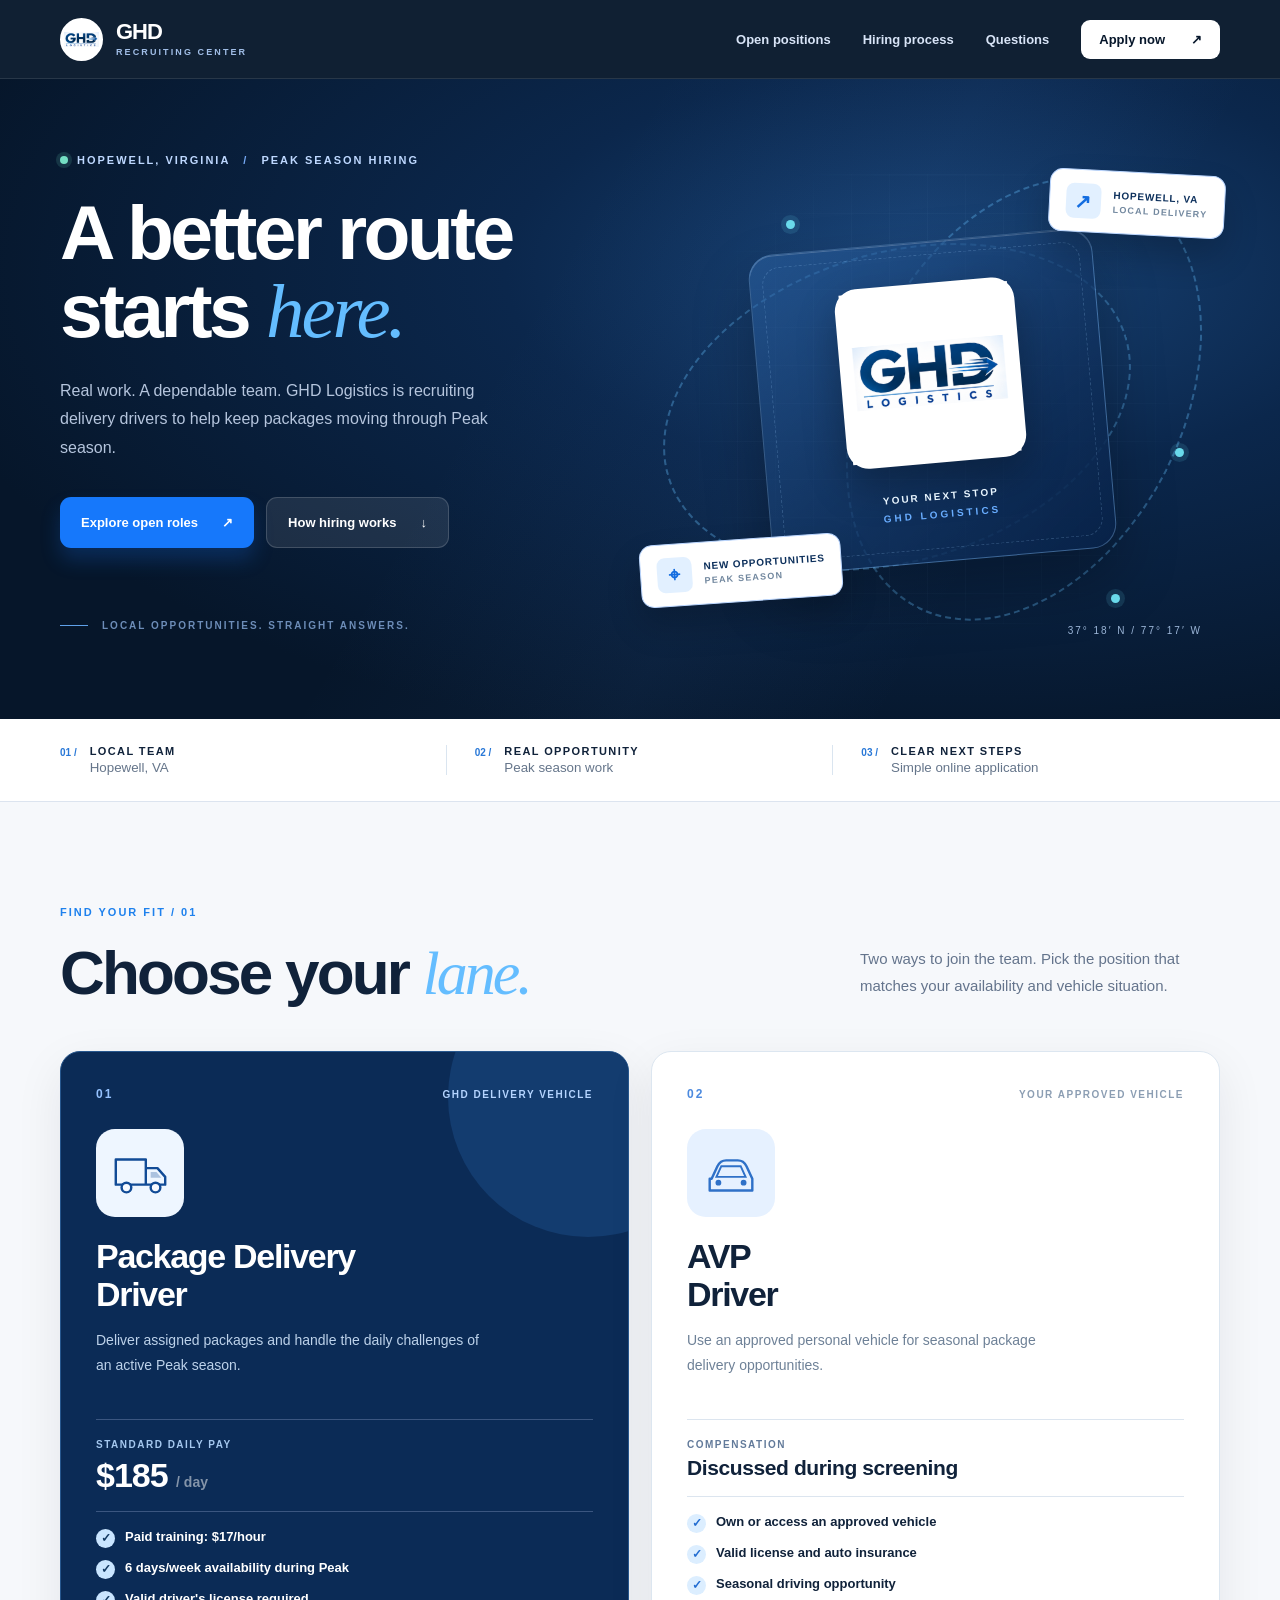
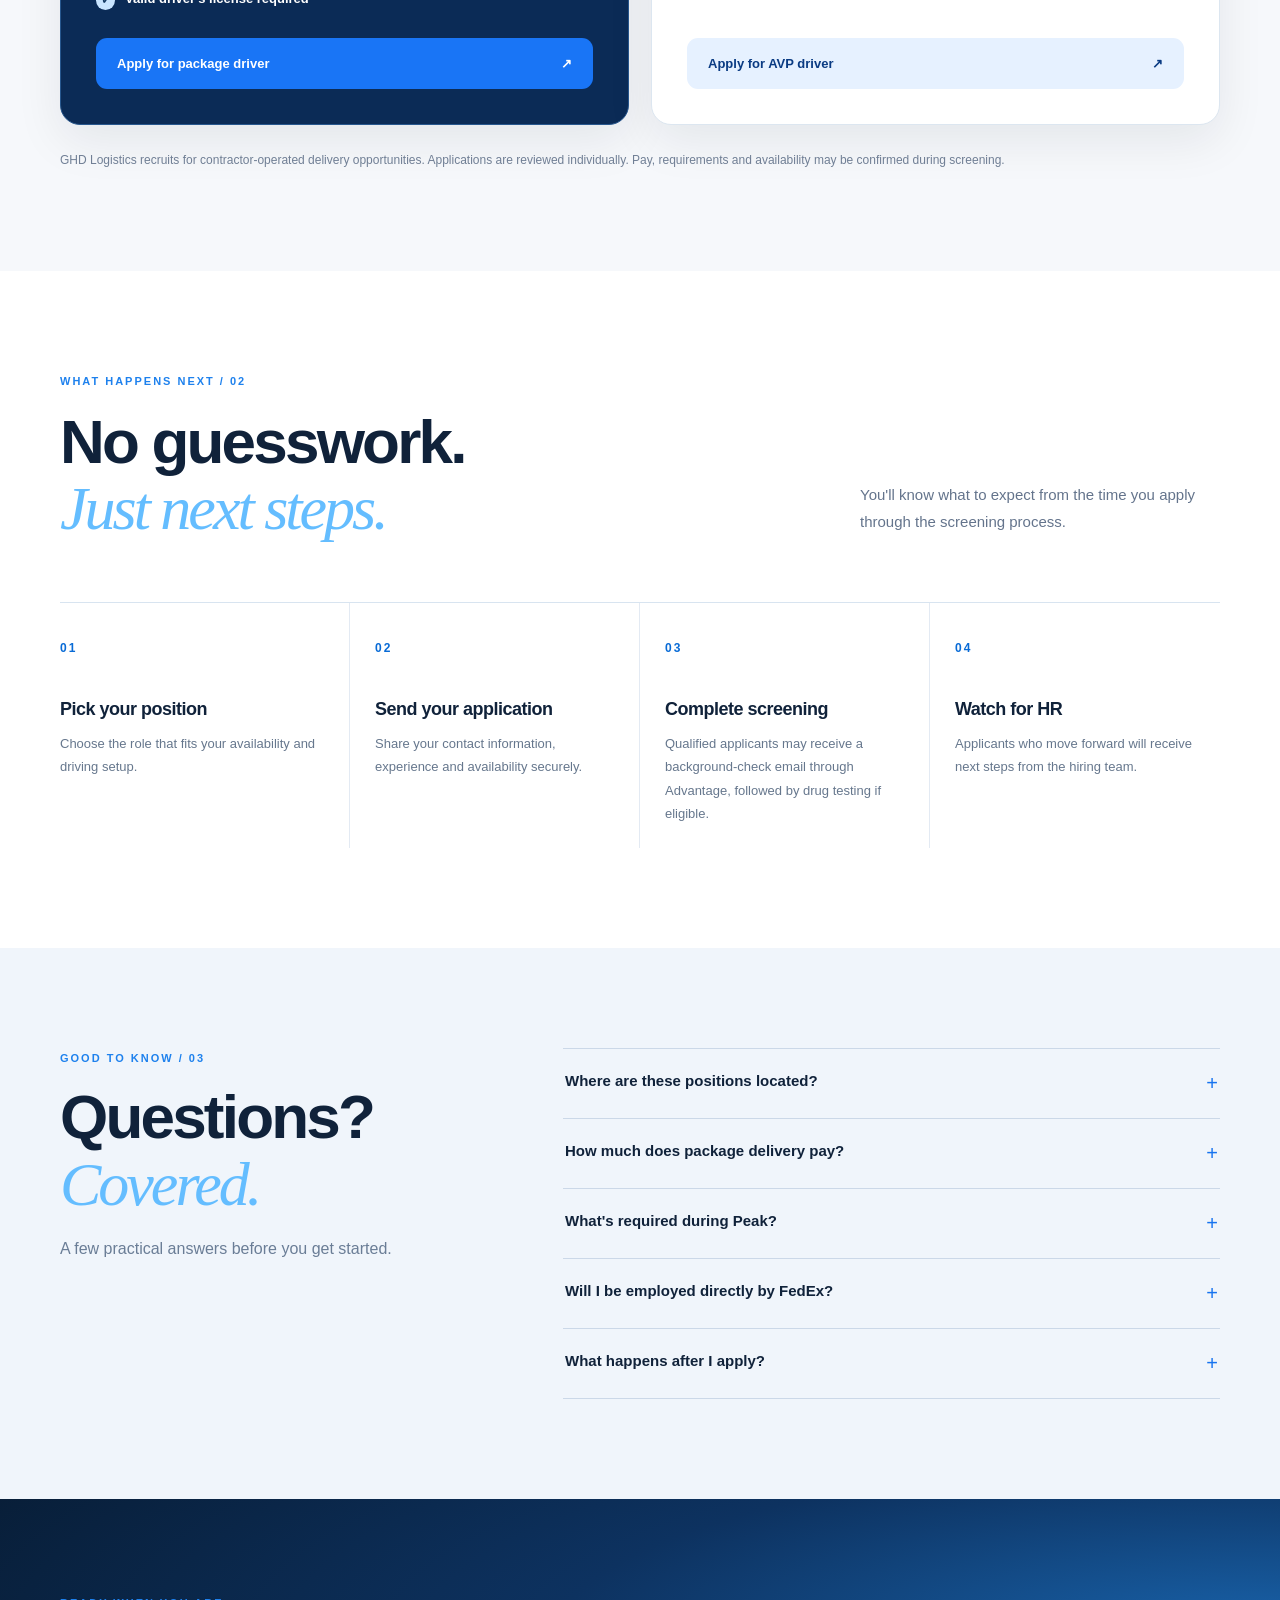
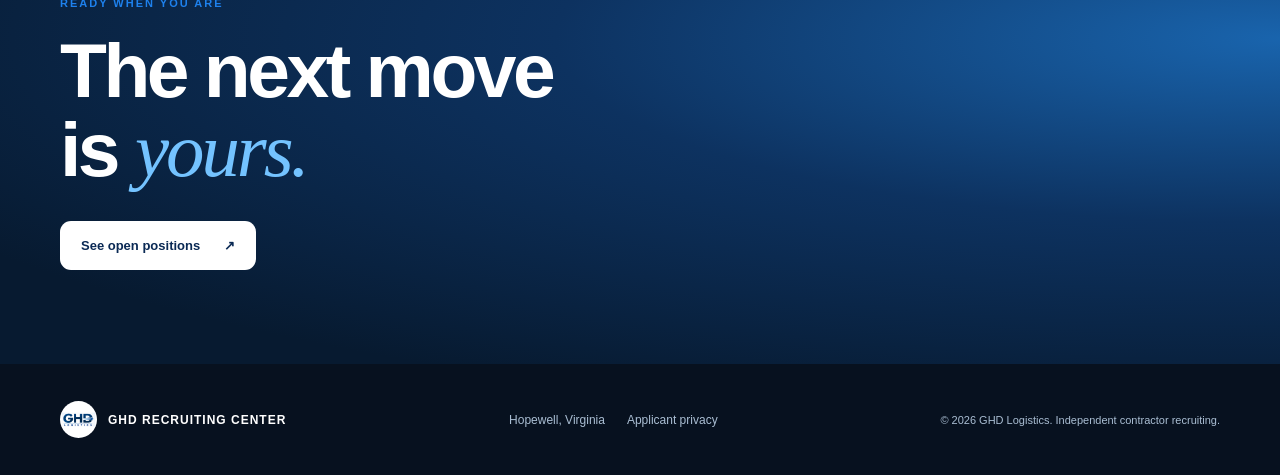
==== index.html @ a2509fe2 "Publish GHD Recruiting Center public-facing website" ====
<!doctype html>
<html lang="en">
<head>
  <meta charset="UTF-8"><meta name="viewport" content="width=device-width, initial-scale=1">
  <meta name="theme-color" content="#07172b"><meta name="description" content="Explore driver opportunities with GHD Logistics in Hopewell, Virginia. Apply for package delivery and AVP driving roles.">
  <title>GHD Recruiting Center | Hopewell, VA</title>
  <link rel="icon" href="icon-192.png"><link rel="manifest" href="manifest.webmanifest"><link rel="stylesheet" href="styles.css">
  <script defer src="app.js"></script>
</head>
<body>
  <header class="site-header" id="top">
    <div class="container nav-wrap">
      <a class="brand" href="./" aria-label="GHD Recruiting Center home"><img src="logo.png" alt="GHD Logistics logo"><span><strong>GHD</strong><small>RECRUITING CENTER</small></span></a>
      <nav class="nav-links" aria-label="Main navigation"><a href="#positions">Open positions</a><a href="#how-it-works">Hiring process</a><a href="#faq">Questions</a><a class="nav-cta" href="#positions">Apply now <span aria-hidden="true">↗</span></a></nav>
    </div>
  </header>
  <main>
    <section class="hero">
      <div class="hero-grid container">
        <div class="hero-copy">
          <div class="eyebrow"><span class="pulse"></span> HOPEWELL, VIRGINIA <span class="dotsep">/</span> PEAK SEASON HIRING</div>
          <h1>A better route<br>starts <em>here.</em></h1>
          <p>Real work. A dependable team. GHD Logistics is recruiting delivery drivers to help keep packages moving through Peak season.</p>
          <div class="hero-actions"><a class="button button-primary" href="#positions">Explore open roles <span aria-hidden="true">↗</span></a><a class="button button-quiet" href="#how-it-works">How hiring works <span aria-hidden="true">↓</span></a></div>
          <div class="hero-foot"><span class="line-short"></span> LOCAL OPPORTUNITIES. STRAIGHT ANSWERS.</div>
        </div>
        <div class="hero-art" aria-label="Illustrated delivery route visualization" role="img">
          <div class="art-grid"></div><div class="route-line route-one"></div><div class="route-line route-two"></div>
          <div class="art-center"><div class="art-logo"><img src="logo.png" alt=""></div><div class="art-center-text">YOUR NEXT STOP <span>GHD LOGISTICS</span></div></div>
          <div class="floating-note note-a"><span class="mini-icon">↗</span><span>HOPEWELL, VA<small>LOCAL DELIVERY</small></span></div>
          <div class="floating-note note-b"><span class="pin-icon">⌖</span><span>NEW OPPORTUNITIES<small>PEAK SEASON</small></span></div>
          <div class="mapdot dot-a"></div><div class="mapdot dot-b"></div><div class="mapdot dot-c"></div>
          <div class="art-corner">37° 18′ N / 77° 17′ W</div>
        </div>
      </div>
    </section>
    <section class="intro-band" aria-label="Why GHD">
      <div class="container intro-grid"><div><span class="tiny-num">01 /</span> <strong>LOCAL TEAM</strong><small>Hopewell, VA</small></div><div><span class="tiny-num">02 /</span> <strong>REAL OPPORTUNITY</strong><small>Peak season work</small></div><div><span class="tiny-num">03 /</span> <strong>CLEAR NEXT STEPS</strong><small>Simple online application</small></div></div>
    </section>
    <section class="section positions" id="positions">
      <div class="container"><div class="section-heading"><div><span class="kicker">FIND YOUR FIT / 01</span><h2>Choose your <em>lane.</em></h2></div><p>Two ways to join the team. Pick the position that matches your availability and vehicle situation.</p></div>
        <div class="role-grid">
          <article class="role-card role-primary"><div class="role-overline"><span class="role-number">01</span><span class="role-type">GHD DELIVERY VEHICLE</span></div><div class="role-icon" aria-hidden="true"><svg viewBox="0 0 64 64" fill="none"><path d="M7 18h31v26H7zM38 27h12l8 9v8H38z" stroke="currentColor" stroke-width="2.5" stroke-linejoin="round"/><circle cx="18" cy="47" r="5" fill="#f7faff" stroke="currentColor" stroke-width="2.5"/><circle cx="48" cy="47" r="5" fill="#f7faff" stroke="currentColor" stroke-width="2.5"/><path d="M43 31h6l5 6H43z" fill="currentColor" opacity=".3"/></svg></div><h3>Package Delivery<br>Driver</h3><p>Deliver assigned packages and handle the daily challenges of an active Peak season.</p><div class="pay"><span>STANDARD DAILY PAY</span><strong>$185 <small>/ day</small></strong></div><ul class="role-facts"><li><span class="check">✓</span> Paid training: $17/hour</li><li><span class="check">✓</span> 6 days/week availability during Peak</li><li><span class="check">✓</span> Valid driver's license required</li></ul><a class="role-action" href="apply.html?role=package">Apply for package driver <span aria-hidden="true">↗</span></a></article>
          <article class="role-card role-secondary"><div class="role-overline"><span class="role-number">02</span><span class="role-type">YOUR APPROVED VEHICLE</span></div><div class="role-icon" aria-hidden="true"><svg viewBox="0 0 64 64" fill="none"><path d="m12 38 6-13c2-4 5-6 9-6h12c4 0 7 2 9 6l6 13v12H10V38h2Z" stroke="currentColor" stroke-width="2.5" stroke-linejoin="round"/><path d="M17 36h30l-5-11H22z" stroke="currentColor" stroke-width="2"/><circle cx="19" cy="42" r="3" fill="currentColor"/><circle cx="45" cy="42" r="3" fill="currentColor"/></svg></div><h3>AVP<br>Driver</h3><p>Use an approved personal vehicle for seasonal package delivery opportunities.</p><div class="pay"><span>COMPENSATION</span><strong class="pay-detail">Discussed during screening</strong></div><ul class="role-facts"><li><span class="check">✓</span> Own or access an approved vehicle</li><li><span class="check">✓</span> Valid license and auto insurance</li><li><span class="check">✓</span> Seasonal driving opportunity</li></ul><a class="role-action" href="apply.html?role=avp">Apply for AVP driver <span aria-hidden="true">↗</span></a></article>
        </div><p class="role-disclaimer">GHD Logistics recruits for contractor-operated delivery opportunities. Applications are reviewed individually. Pay, requirements and availability may be confirmed during screening.</p>
      </div>
    </section>
    <section class="section process" id="how-it-works"><div class="container process-wrap"><div class="section-heading"><div><span class="kicker">WHAT HAPPENS NEXT / 02</span><h2>No guesswork.<br><em>Just next steps.</em></h2></div><p>You'll know what to expect from the time you apply through the screening process.</p></div>
      <div class="steps"><div class="step"><span class="step-no">01</span><h3>Pick your position</h3><p>Choose the role that fits your availability and driving setup.</p></div><div class="step"><span class="step-no">02</span><h3>Send your application</h3><p>Share your contact information, experience and availability securely.</p></div><div class="step"><span class="step-no">03</span><h3>Complete screening</h3><p>Qualified applicants may receive a background-check email through Advantage, followed by drug testing if eligible.</p></div><div class="step"><span class="step-no">04</span><h3>Watch for HR</h3><p>Applicants who move forward will receive next steps from the hiring team.</p></div></div>
    </div></section>
    <section class="section faq" id="faq"><div class="container faq-grid"><div><span class="kicker">GOOD TO KNOW / 03</span><h2>Questions?<br><em>Covered.</em></h2><p class="muted">A few practical answers before you get started.</p></div><div class="accordion"><details><summary>Where are these positions located?<span>+</span></summary><p>The recruiting location is Hopewell, Virginia. Specific delivery areas and assignments are discussed during screening.</p></details><details><summary>How much does package delivery pay?<span>+</span></summary><p>The stated regular daily rate is $185 per day, with training at $17 per hour. Confirm the current compensation terms with the hiring team.</p></details><details><summary>What's required during Peak?<span>+</span></summary><p>Package delivery applicants must be available six days per week during the Peak season.</p></details><details><summary>Will I be employed directly by FedEx?<span>+</span></summary><p>No. GHD Logistics is a delivery contractor. This recruiting center is not a direct employment application to FedEx.</p></details><details><summary>What happens after I apply?<span>+</span></summary><p>The hiring team reviews your application. If selected to advance, you'll receive additional screening instructions, including a potential background check and drug test.</p></details></div></div></section>
    <section class="bottom-cta"><div class="container"><span class="kicker">READY WHEN YOU ARE</span><h2>The next move<br>is <em>yours.</em></h2><a class="button button-white" href="#positions">See open positions <span aria-hidden="true">↗</span></a></div></section>
  </main>
  <footer class="footer"><div class="container footer-inner"><a class="footer-brand" href="./"><img src="logo.png" alt=""> GHD RECRUITING CENTER</a><div><span>Hopewell, Virginia</span><a href="privacy.html">Applicant privacy</a></div><small>© <span data-year></span> GHD Logistics. Independent contractor recruiting.</small></div></footer>
</body>
</html>
---- styles.css ----
:root{--navy:#07172b;--navy2:#0c2546;--blue:#1266d8;--cobalt:#1678fc;--ice:#e9f2ff;--paper:#f5f7fa;--ink:#10223a;--muted:#64748c;--line:#dce4ef;--white:#fff;--teal:#74dfc4;--radius:22px;--shadow:0 16px 48px rgba(7,23,43,.08)}
*{box-sizing:border-box}html{scroll-behavior:smooth;scroll-padding-top:86px}body{margin:0;background:var(--paper);color:var(--ink);font-family:Inter,ui-sans-serif,-apple-system,BlinkMacSystemFont,"Segoe UI",sans-serif;-webkit-font-smoothing:antialiased}button,input,select,textarea{font:inherit}a{text-decoration:none;color:inherit}img{display:block;max-width:100%}button,a,input,select,textarea{outline-offset:3px}:focus-visible{outline:3px solid #3c9afa}h1,h2,h3,p{margin-top:0}.container{max-width:1220px;margin:auto;padding:0 30px}.site-header{position:sticky;top:0;z-index:40;background:rgba(7,23,43,.96);backdrop-filter:blur(18px);border-bottom:1px solid rgba(255,255,255,.10)}.nav-wrap{min-height:78px;display:flex;align-items:center;justify-content:space-between;gap:22px}.brand{display:flex;align-items:center;gap:13px;color:#fff;min-width:0}.brand img{height:43px;width:43px;object-fit:contain;background:#fff;border-radius:50%;border:2px solid #fff}.brand span{display:flex;flex-direction:column;line-height:1.1}.brand strong{font-size:22px;font-weight:900;letter-spacing:-1px}.brand small{color:#a1bee7;font-size:9px;letter-spacing:2.1px;font-weight:800;margin-top:3px}.nav-links{display:flex;align-items:center;gap:32px;font-size:13px;font-weight:600;color:#d8e4f7}.nav-links>a:not(.nav-cta):hover{color:white}.nav-cta{padding:12px 18px;background:#fff;color:#07172b;border-radius:9px;display:flex;gap:26px;align-items:center;font-weight:800}.nav-cta:hover{background:#d7e9ff}.back-link{color:#dbe7fa;font-size:13px;font-weight:700}.hero{background:radial-gradient(ellipse at 74% 30%,#184376 0%,#0b274c 33%,#06162a 78%);position:relative;overflow:hidden}.hero:before{content:"";position:absolute;pointer-events:none;inset:0;background:linear-gradient(120deg,transparent 40%,rgba(83,148,240,.06) 60%,transparent 76%)}.hero-grid{min-height:590px;display:grid;grid-template-columns:1fr 1.04fr;align-items:center;gap:22px}.hero-copy{padding:75px 0 88px;z-index:2}.eyebrow,.kicker,.form-label{color:#1e81ed;font-size:11px;letter-spacing:2px;font-weight:900}.eyebrow{color:#bed8ff;display:flex;align-items:center;gap:9px}.pulse{height:8px;width:8px;background:var(--teal);border-radius:50%;box-shadow:0 0 0 4px rgba(116,223,196,.14)}.dotsep{color:#76a9f4;padding:0 4px}.hero h1,.section h2,.bottom-cta h2,.application-intro h1,.dashboard h1,.legal h1{font-size:clamp(48px,6vw,81px);line-height:1.02;letter-spacing:-3.5px;font-weight:850;margin:27px 0 25px}.hero h1{color:#fff}.hero em,.section-heading em,.faq em,.application-intro em,.bottom-cta em,.dashboard em,.legal em{font-family:Georgia,serif;font-style:italic;font-weight:500;color:#64bdff;letter-spacing:-3px}.hero-copy>p{color:#b5c5dd;font-size:16px;line-height:1.8;max-width:470px}.hero-actions{display:flex;gap:12px;flex-wrap:wrap;margin-top:34px}.button{display:inline-flex;align-items:center;justify-content:space-between;gap:24px;border:0;border-radius:11px;padding:17px 21px;font-size:13px;font-weight:800;cursor:pointer;transition:transform .2s,background .2s;color:#fff}.button:hover{transform:translateY(-2px)}.button-primary{background:#1678fb;color:#fff;box-shadow:0 12px 20px rgba(22,120,251,.22)}.button-primary:hover{background:#0765e2}.button-quiet{background:rgba(255,255,255,.09);border:1px solid rgba(255,255,255,.16);box-shadow:none;color:white}.button-quiet:hover{background:rgba(255,255,255,.16)}.button-white{background:#fff;color:#0b2a55}.button-outline{background:#fff;color:#103152;border:1px solid #d8e3f3}.hero-foot{display:flex;gap:14px;align-items:center;color:#6d8db8;letter-spacing:2px;font-size:10px;font-weight:900;margin-top:72px}.line-short{width:28px;height:1px;background:#5fa1e9}.hero-art{height:490px;position:relative;margin-right:-5px;isolation:isolate}.art-grid{position:absolute;inset:20px;background-image:linear-gradient(rgba(158,204,255,.08) 1px,transparent 1px),linear-gradient(90deg,rgba(158,204,255,.08) 1px,transparent 1px);background-size:38px 38px;border:1px solid rgba(157,206,255,.13);border-radius:32px;mask-image:radial-gradient(circle at center,black 20%,transparent 75%)}.art-center{position:absolute;inset:87px 120px 82px 120px;border-radius:25px;background:linear-gradient(140deg,rgba(46,103,171,.5),rgba(8,34,72,.96));border:1px solid rgba(153,205,255,.3);box-shadow:0 30px 60px rgba(0,0,0,.27),inset 0 1px rgba(255,255,255,.2);display:flex;align-items:center;flex-direction:column;justify-content:center;transform:rotate(-5deg)}.art-center:before{content:"";position:absolute;inset:12px;border:1px dashed rgba(160,211,255,.22);border-radius:18px}.art-logo{background:#fff;width:min(60%,180px);border-radius:22px;aspect-ratio:1;display:grid;place-items:center;box-shadow:0 18px 40px rgba(0,0,0,.28)}.art-logo img{width:94%;height:94%;object-fit:contain}.art-center-text{text-align:center;color:#e9f6ff;font-size:10px;font-weight:800;letter-spacing:2px;margin-top:28px}.art-center-text span{display:block;color:#69adff;margin-top:7px;letter-spacing:3px}.route-line{position:absolute;border:2px dashed rgba(102,192,255,.34);transform:rotate(-17deg);border-radius:50%;pointer-events:none}.route-one{width:480px;height:310px;left:3%;top:20%}.route-two{width:320px;height:470px;right:7%;top:2%;transform:rotate(27deg)}.floating-note{position:absolute;display:flex;align-items:center;gap:12px;background:#fff;border:1px solid #bcd7ff;padding:13px 16px;border-radius:13px;box-shadow:0 18px 35px rgba(0,0,0,.2);color:#0d305c;font-size:10px;font-weight:900;letter-spacing:.8px;z-index:2;transform:rotate(3deg)}.floating-note small{display:block;font-size:9px;letter-spacing:1.2px;color:#71879e;margin-top:4px}.mini-icon,.pin-icon{display:grid;place-items:center;width:35px;height:35px;background:#e2f0ff;border-radius:8px;color:#146de0;font-size:20px}.note-a{top:18px;right:0}.note-b{left:0;bottom:42px;transform:rotate(-4deg)}.mapdot{height:9px;width:9px;background:#69daeb;box-shadow:0 0 0 5px rgba(98,211,237,.13);border-radius:50%;position:absolute}.dot-a{top:66px;left:25%}.dot-b{right:18%;bottom:41px}.dot-c{right:7%;top:60%}.art-corner{color:#9cb6d8;font-size:10px;letter-spacing:2px;position:absolute;right:23px;bottom:8px}.intro-band{background:#fff;border-bottom:1px solid var(--line)}.intro-grid{display:grid;grid-template-columns:repeat(3,1fr);padding-top:26px;padding-bottom:26px}.intro-grid>div{display:grid;grid-template-columns:auto 1fr;column-gap:13px;row-gap:3px;align-items:center;padding-left:28px;border-right:1px solid #dae5f0}.intro-grid>div:first-child{padding-left:0}.intro-grid>div:last-child{border:0}.intro-grid strong{font-size:11px;letter-spacing:1.4px}.intro-grid small{grid-column:2;color:#65758a}.tiny-num{color:#2978d7;font-size:10px;font-weight:900;grid-row:span 2;align-self:start;margin-top:2px}.section{padding:100px 0}.section-heading{display:flex;justify-content:space-between;align-items:end;gap:45px;margin-bottom:45px}.section-heading h2,.faq h2{font-size:clamp(43px,5vw,62px);letter-spacing:-2.8px;line-height:1.07;margin:20px 0 0}.section-heading>p{font-size:15px;color:var(--muted);line-height:1.8;max-width:360px;margin-bottom:7px}.positions{background:#f6f8fb}.role-grid{display:grid;grid-template-columns:repeat(2,minmax(0,1fr));gap:22px}.role-card{background:#fff;border:1px solid #dce6f0;padding:35px;display:flex;flex-direction:column;min-height:595px;border-radius:20px;box-shadow:var(--shadow);position:relative;overflow:hidden}.role-primary{background:#0b2b56;color:#fff;border-color:#27578e}.role-primary:before{content:"";position:absolute;top:-95px;right:-100px;background:#17447a;height:280px;width:280px;border-radius:50%;opacity:.7}.role-overline{display:flex;justify-content:space-between;align-items:center;position:relative}.role-number{font-size:12px;font-weight:900;letter-spacing:2px;color:#4c8adf}.role-primary .role-number{color:#95c2ff}.role-type{font-size:10px;letter-spacing:1.5px;font-weight:800;color:#8c9eb3}.role-primary .role-type{color:#b4d4ff}.role-icon{color:#2f71c8;width:88px;height:88px;border-radius:19px;background:#e6f1ff;padding:13px;margin:28px 0 20px;position:relative}.role-icon svg{width:100%;height:100%}.role-primary .role-icon{background:#eef6ff;color:#114b96}.role-card h3{font-size:34px;line-height:1.12;letter-spacing:-1.3px;margin:0 0 14px;position:relative}.role-card>p{color:#6e8197;line-height:1.8;font-size:14px;max-width:400px;min-height:75px;margin:0}.role-primary>p{color:#bdd2ea}.pay{border-top:1px solid #dce5ef;border-bottom:1px solid #dce5ef;padding:19px 0 16px;margin:16px 0 17px}.role-primary .pay{border-color:#3b5680}.pay>span{font-size:10px;font-weight:900;letter-spacing:1.5px;display:block;color:#627a9a;margin-bottom:6px}.role-primary .pay>span{color:#a5c8ef}.pay strong{font-size:34px;letter-spacing:-1px}.pay strong small{font-size:14px;color:#8494a9;letter-spacing:0}.pay .pay-detail{font-size:21px;letter-spacing:-.4px}.role-facts{list-style:none;padding:0;margin:0 0 28px;display:grid;gap:12px;font-size:13px;font-weight:600}.role-facts li{display:flex;align-items:start;gap:10px}.check{display:inline-flex;align-items:center;justify-content:center;flex-shrink:0;width:19px;height:19px;background:#dceeff;color:#226cd1;border-radius:50%;font-size:12px;font-weight:900}.role-primary .check{color:#123861;background:#c9e5ff}.role-action{margin-top:auto;display:flex;align-items:center;justify-content:space-between;background:#e6f1ff;padding:18px 21px;color:#0a3b83;font-size:13px;font-weight:900;border-radius:11px;transition:background .2s}.role-action:hover{background:#c4e2ff}.role-primary .role-action{background:#1975f6;color:white}.role-primary .role-action:hover{background:#3e8dff}.role-disclaimer{font-size:12px;color:#728197;line-height:1.8;margin:25px 0 0}.process{background:#fff}.steps{display:grid;grid-template-columns:repeat(4,1fr);gap:0;border-top:1px solid #d8e4f0;margin-top:60px}.step{padding:35px 24px 10px 0;position:relative;border-right:1px solid #e3eaf3}.step+.step{padding-left:25px}.step:last-child{border:0}.step-no{font-size:12px;color:#096bd6;font-weight:900;letter-spacing:2px}.step h3{font-size:18px;letter-spacing:-.5px;margin:43px 0 12px}.step p{color:#66778d;font-size:13px;line-height:1.8}.faq{background:#f0f5fb}.faq-grid{display:grid;grid-template-columns:.8fr 1.2fr;gap:65px}.faq h2{margin:18px 0}.muted{color:#6a7d96;line-height:1.7}.accordion{border-top:1px solid #cbd8e8}.accordion details{border-bottom:1px solid #cbd8e8;padding:0 2px}.accordion summary{list-style:none;cursor:pointer;display:flex;justify-content:space-between;gap:30px;font-weight:800;padding:23px 0;font-size:15px}.accordion summary::-webkit-details-marker{display:none}.accordion summary span{font-size:20px;color:#1774ef;font-weight:400}.accordion details[open] summary span{transform:rotate(45deg)}.accordion details p{color:#667890;line-height:1.75;font-size:14px;margin:0 0 24px}.bottom-cta{padding:94px 0;background:radial-gradient(ellipse at 100% 30%,#1964ad 0%,#0d3260 40%,#071a30 85%);color:white}.bottom-cta h2{font-size:clamp(48px,6vw,78px);margin:20px 0 31px}.bottom-cta em{color:#74c3ff}.footer{background:#07111f;color:#aabed3;padding:37px 0}.footer-inner{display:flex;justify-content:space-between;gap:30px;align-items:center;flex-wrap:wrap}.footer-brand{color:white;font-size:12px;letter-spacing:1px;font-weight:900;display:flex;align-items:center;gap:11px}.footer-brand img{height:37px;width:37px;background:white;border-radius:50%}.footer-inner>div{display:flex;gap:22px;flex-wrap:wrap;font-size:12px}.footer a:hover{color:white}.footer small{font-size:11px}.apply-body{background:#edf3fb}.application-main{background:linear-gradient(140deg,#081c36 0%,#102f57 33%,#edf3fb 33.05%,#edf3fb 100%);padding:82px 0 115px}.application-wrap{display:grid;grid-template-columns:.8fr 1.2fr;gap:60px;align-items:start}.application-intro{padding-top:38px;color:#fff}.application-intro .kicker{color:#92c8ff}.application-intro h1{font-size:70px;line-height:1.03;margin:26px 0 20px}.application-intro p{color:#c0d0e1;line-height:1.9;font-size:15px;max-width:360px}.note-panel{border:1px solid #406489;background:rgba(255,255,255,.06);border-radius:16px;padding:22px;margin-top:38px;max-width:370px;display:grid;gap:8px}.note-panel strong{font-size:13px}.note-panel span{color:#c2d5ea;font-size:12px;line-height:1.8}.form-card{background:#fff;border:1px solid #d7e3f0;border-radius:22px;padding:40px;box-shadow:0 24px 65px rgba(9,36,68,.18)}.form-step{font-size:10px;letter-spacing:2px;color:#0a76ec;font-weight:900}.form-card-head h2{font-size:35px;margin:10px 0}.form-card-head p{color:#78889e;font-size:14px;line-height:1.7}.field-group{padding:26px 0;border-top:1px solid #e5edf4}.field-group.last{padding-bottom:0}.form-label{margin-bottom:20px}.fields{display:grid;gap:22px}.fields.two{grid-template-columns:1fr 1fr;gap:19px 16px}.fields label,.field-group label{font-size:12px;font-weight:800;color:#203450;display:block}.fields label span,.fields legend span{color:#1175f4}.fields label small{color:#8999aa;font-weight:500}.fields input:not([type=radio]):not([type=checkbox]),.fields textarea{display:block;width:100%;margin-top:8px;background:#f7faff;border:1px solid #d7e3f0;border-radius:9px;padding:13px 13px;color:#122a47;font-size:13px;outline-color:#2888f9}.fields textarea{resize:vertical;line-height:1.6}.fields fieldset{border:0;margin:0;padding:0}.fields legend{font-size:12px;font-weight:800;margin-bottom:11px}.radio-row{display:flex;gap:10px}.radio-row label{display:flex;align-items:center;gap:8px;border:1px solid #d6e3f0;background:#f7faff;border-radius:9px;padding:11px 16px;min-width:90px;cursor:pointer}.radio-row input{accent-color:#1979f9}.field-hint{color:#798da2;font-size:11px;line-height:1.6;margin:12px 0 0}.consent{display:flex!important;align-items:start;gap:12px;font-size:12px!important;font-weight:500!important;line-height:1.65}.consent input{width:18px;height:18px;accent-color:#176ddc;flex-shrink:0}.consent a{color:#126cdb;text-decoration:underline}.consent b{color:#0a6cda}.submit-button{margin-top:20px;width:100%}.form-alert,.status-error,.status-info{padding:13px 15px;margin:15px 0;background:#fff3ef;border:1px solid #f9b5a0;border-radius:10px;font-size:13px;color:#8a2c1c;line-height:1.6}.status-info{color:#155a99;background:#eaf5ff;border-color:#bbd7fa}.trap{position:absolute!important;left:-9999px!important;top:-9999px!important}.success-state{text-align:center;padding:35px 0}.success-mark{height:75px;width:75px;border-radius:50%;display:grid;place-items:center;margin:0 auto 24px;background:#dafff2;color:#028956;font-size:32px}.success-state h2{font-size:35px}.success-state p{color:#607389;font-size:15px;line-height:1.8}.success-state .reference{font-size:12px;letter-spacing:1px;margin:24px}.legal{padding-top:78px;padding-bottom:100px;max-width:830px}.legal h1{font-size:64px}.legal h2{margin:33px 0 10px;font-size:23px}.legal p{color:#52677f;font-size:15px;line-height:1.85}.legal .legal-note{font-size:12px;margin:40px 0}.admin-body{background:#f0f5fb}.dashboard{padding-top:70px;padding-bottom:90px}.dashboard-top{display:flex;justify-content:space-between;gap:20px;align-items:center}.dashboard h1{font-size:50px;margin:16px 0}.dashboard-top p{color:#6b7f95;font-size:14px}.stat-grid{display:grid;grid-template-columns:repeat(4,1fr);gap:15px;margin:35px 0}.stat{background:white;border:1px solid #dae4ef;border-radius:16px;padding:25px;box-shadow:var(--shadow)}.stat span{display:block;font-size:10px;letter-spacing:1.2px;color:#687c90;font-weight:900}.stat strong{font-size:38px;color:#0b335e;display:block;margin-top:12px}.dashboard-panel{background:white;border-radius:20px;border:1px solid #dae4ef;overflow:hidden;box-shadow:var(--shadow)}.panel-heading{padding:28px 30px;display:flex;justify-content:space-between;gap:20px;align-items:center}.panel-heading h2{font-size:23px;margin:0 0 5px}.panel-heading p{color:#748599;font-size:12px;margin:0}.mini-button{padding:10px 16px;border:1px solid #d3dfeb;border-radius:10px;background:#fff;color:#224669;font-weight:800;font-size:12px;cursor:pointer}.mini-button:disabled{opacity:.45;cursor:default}.filter-row{border-top:1px solid #e3ebf2;border-bottom:1px solid #e3ebf2;background:#f6f9fd;padding:18px 30px;display:flex;gap:20px;flex-wrap:wrap}.filter-row label{font-size:12px;font-weight:800;display:flex;align-items:center;gap:10px}.filter-row select,.applicant-actions select{background:white;border:1px solid #ccdaec;border-radius:8px;padding:9px 11px;color:#19314c;font-size:12px}.results-label{font-weight:900;color:#667d94;font-size:12px;letter-spacing:.5px;margin:24px 30px 14px}.applicant-list{padding:0 30px}.applicant{border:1px solid #dce6f0;border-radius:14px;margin-bottom:12px;overflow:hidden}.applicant-head{padding:20px 23px;display:flex;align-items:center;justify-content:space-between;gap:16px}.applicant-head h3{font-size:17px;letter-spacing:-.3px;margin-bottom:6px}.applicant-head small{font-size:11px;color:#7c8da1}.applicant-preview{display:flex;align-items:center;gap:18px;flex-wrap:wrap;font-size:12px;color:#3977b2;padding:0 23px 19px}.applicant-preview span{color:#718397}.applicant-details{border-top:1px solid #e6ecf4;background:#f8fbfe}.applicant-details summary{padding:14px 23px;font-size:12px;font-weight:900;color:#1a70d1;cursor:pointer}.details-grid{display:grid;grid-template-columns:repeat(2,1fr);gap:14px;padding:16px 23px 23px}.detail-row{display:grid;gap:5px;font-size:12px}.detail-row strong{color:#5b6d7f}.detail-row span{white-space:pre-wrap;overflow-wrap:anywhere}.pager{display:flex;justify-content:center;align-items:center;gap:18px;padding:22px}.pager span{font-size:12px}.dashboard-security{font-size:12px;color:#687f98;margin-top:25px}.no-results{padding:30px;color:#6f8196;text-align:center}
[hidden]{display:none!important}
@media(max-width:1000px){.hero-grid{grid-template-columns:1.2fr 1fr}.hero-art{transform:scale(.88);transform-origin:center;min-width:440px;margin-left:-80px}.art-center{inset:90px 100px}.nav-links{gap:16px}.faq-grid{gap:35px}.application-wrap{gap:25px}.form-card{padding:30px}}
@media(max-width:800px){.container{padding-left:22px;padding-right:22px}.nav-wrap{min-height:70px}.nav-links>a:not(.nav-cta){display:none}.hero-grid{display:block;min-height:unset}.hero-copy{padding:70px 0 26px}.hero h1{font-size:clamp(48px,10vw,72px)}.hero-art{height:375px;transform:scale(.78);transform-origin:center top;margin:-5px auto -65px;min-width:450px;left:50%;margin-left:-225px;width:450px}.art-center{inset:64px 85px 56px}.hero-foot{margin-top:40px}.intro-grid{gap:10px}.intro-grid>div{padding-left:10px}.section{padding:72px 0}.section-heading{align-items:start;display:block}.section-heading>p{margin-top:20px;max-width:600px}.steps{grid-template-columns:repeat(2,1fr);row-gap:22px}.step:nth-child(2){border:0}.step:nth-child(3){padding-left:0}.faq-grid{grid-template-columns:1fr;gap:35px}.application-main{background:linear-gradient(180deg,#082342 0 380px,#edf3fb 380px)}.application-wrap{grid-template-columns:1fr;gap:28px}.application-intro{padding:0}.application-intro h1{font-size:54px}.application-intro p{max-width:680px}.note-panel{display:none}.dashboard-top{align-items:start}.stat-grid{grid-template-columns:repeat(2,1fr)}}
@media(max-width:620px){.container{padding:0 20px}.brand img{width:38px;height:38px}.brand strong{font-size:20px}.brand small{font-size:8px}.nav-cta{padding:11px 13px;gap:10px;font-size:11px}.hero-copy{padding-top:55px}.hero h1{font-size:53px;letter-spacing:-2.7px;margin-top:22px}.hero-copy>p{font-size:14px}.hero-actions .button{width:100%;justify-content:space-between}.hero-art{transform:scale(.65);margin-top:-9px;margin-bottom:-120px}.intro-grid{grid-template-columns:1fr;gap:0;padding-top:12px;padding-bottom:12px}.intro-grid>div{grid-template-columns:40px 1fr;padding:12px 0;border-right:0;border-bottom:1px solid #e6edf4}.intro-grid>div:last-child{border:0}.section-heading h2,.faq h2{font-size:43px}.role-grid{grid-template-columns:1fr}.role-card{min-height:auto;padding:28px}.role-card h3{font-size:31px}.role-card>p{min-height:auto}.role-action{margin-top:24px}.steps{grid-template-columns:1fr;gap:0}.step,.step+.step,.step:nth-child(3){border-right:0;border-bottom:1px solid #e5edf4;padding:22px 0}.step h3{margin-top:18px}.step:last-child{border-bottom:0}.bottom-cta{padding:70px 0}.bottom-cta h2{font-size:53px}.footer-inner{display:block}.footer-inner>div{margin:20px 0}.footer small{display:block}.application-main{padding:50px 0 75px;background:linear-gradient(180deg,#082342 0 290px,#edf3fb 290px)}.application-intro h1{font-size:48px}.form-card{padding:24px 20px}.form-card-head h2{font-size:29px}.fields.two{grid-template-columns:1fr}.form-card .radio-row label{min-width:85px}.dashboard{padding-top:40px}.dashboard-top{display:block}.dashboard h1{font-size:39px}.stat-grid{gap:9px}.stat{padding:18px}.stat strong{font-size:30px}.panel-heading{padding:22px 19px}.filter-row{padding:15px 19px}.applicant-list{padding:0 14px}.applicant-head{display:block;padding:18px}.applicant-actions{margin-top:12px}.applicant-preview{padding:0 18px 18px}.details-grid{grid-template-columns:1fr}.dashboard-top .button{margin-top:14px}.legal h1{font-size:46px}}
@media(prefers-reduced-motion:reduce){*{scroll-behavior:auto!important;transition:none!important}}
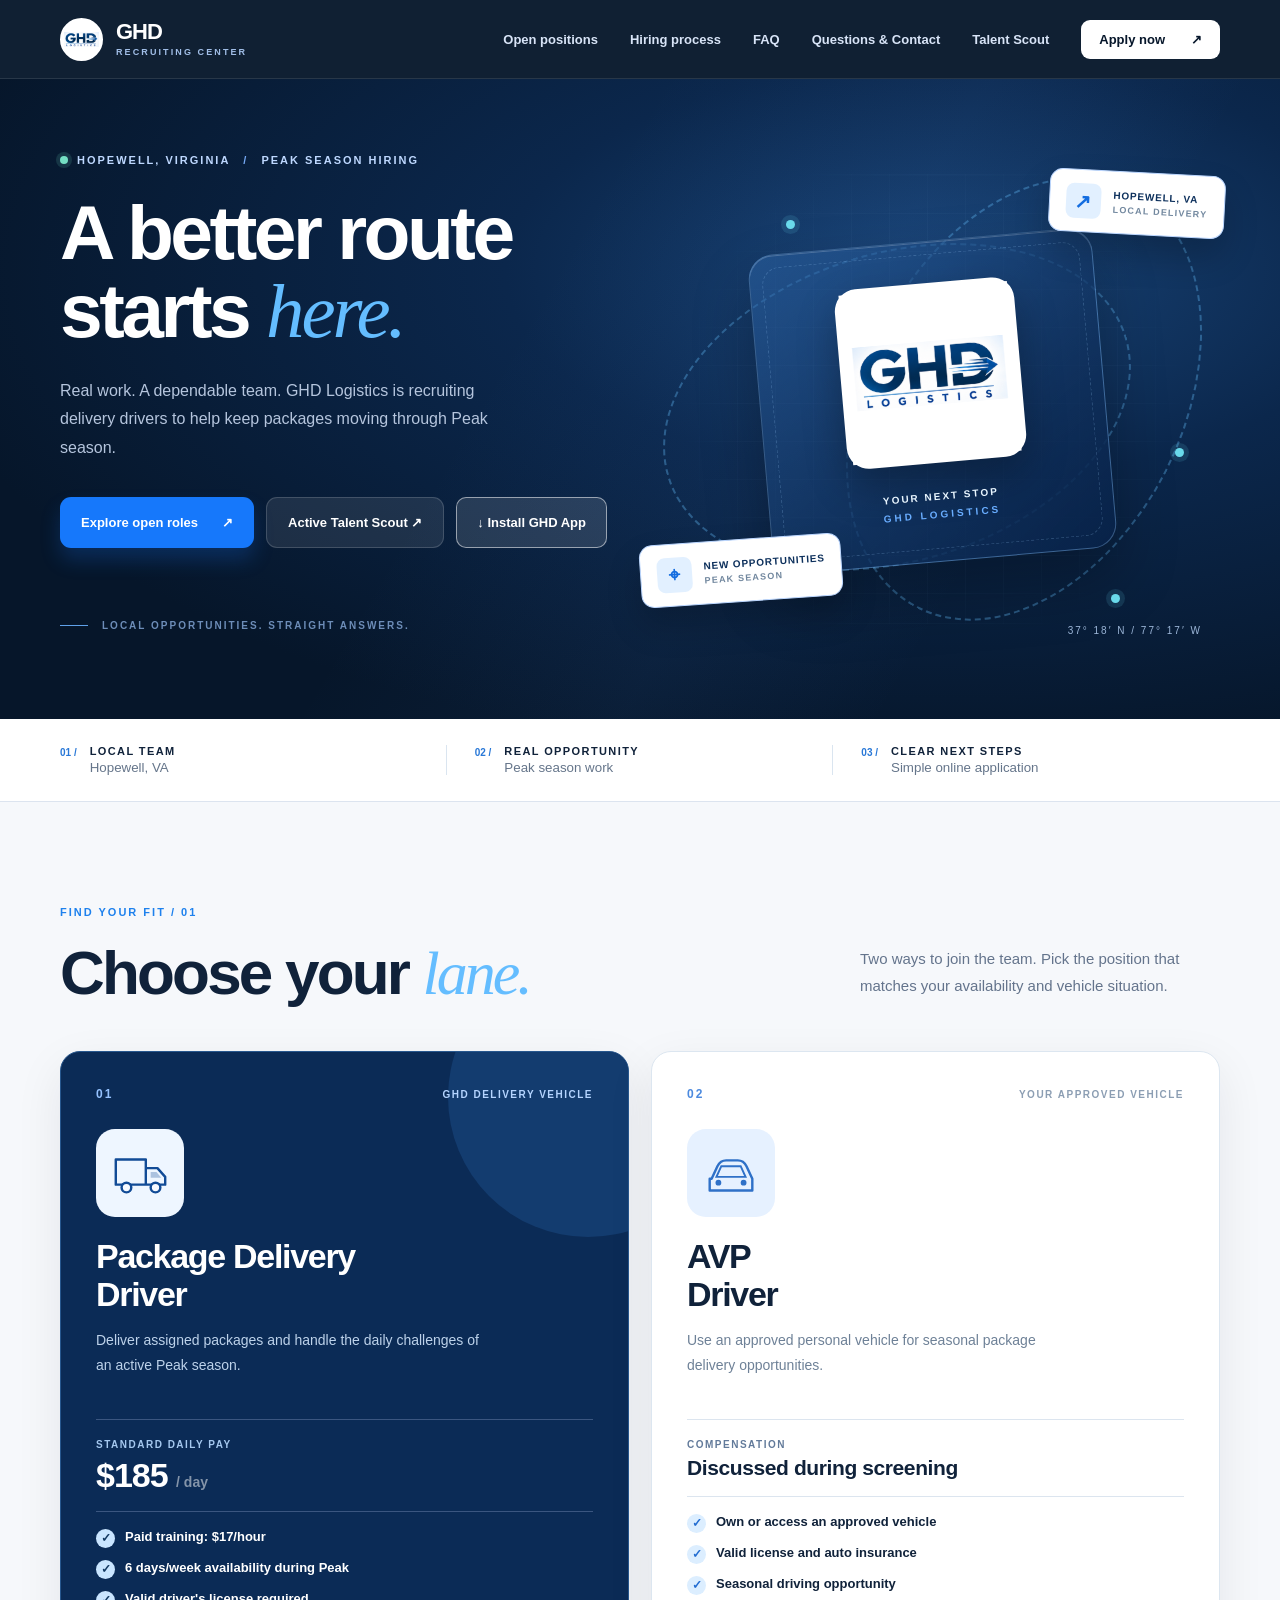
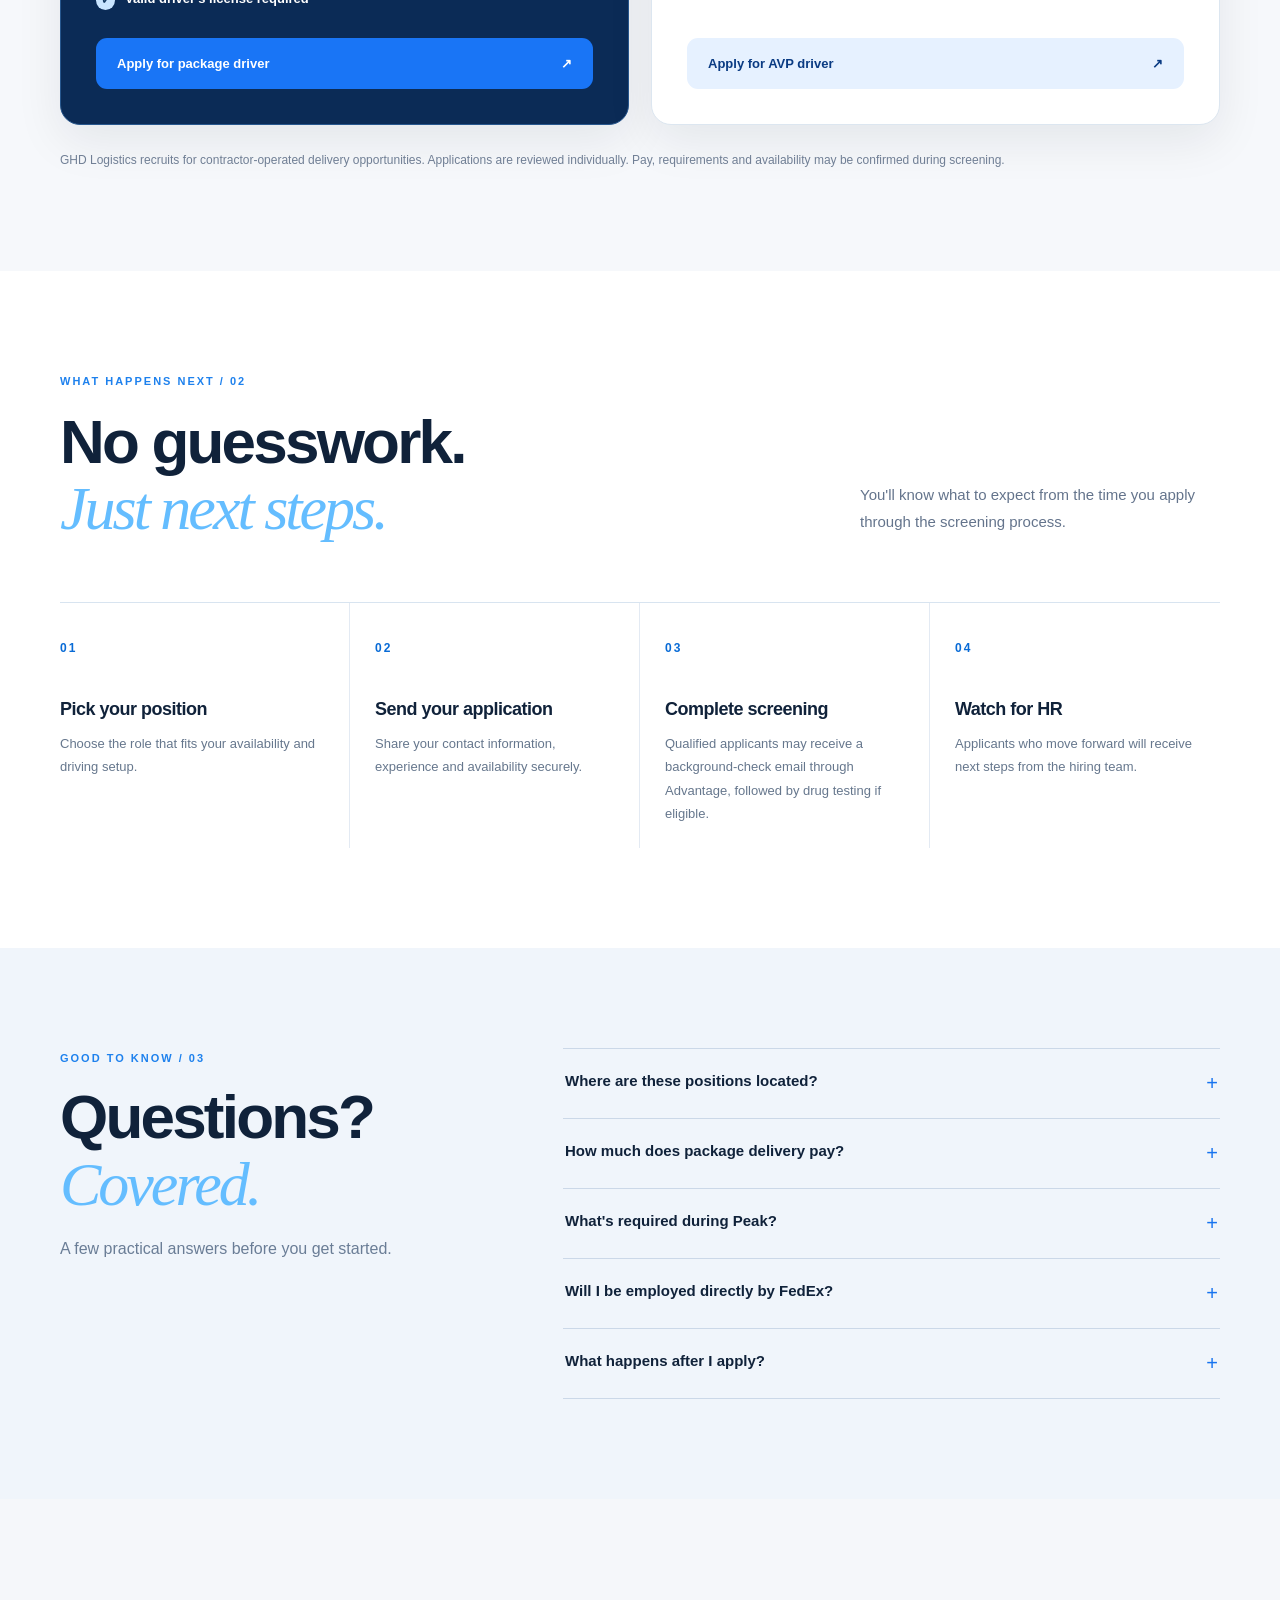
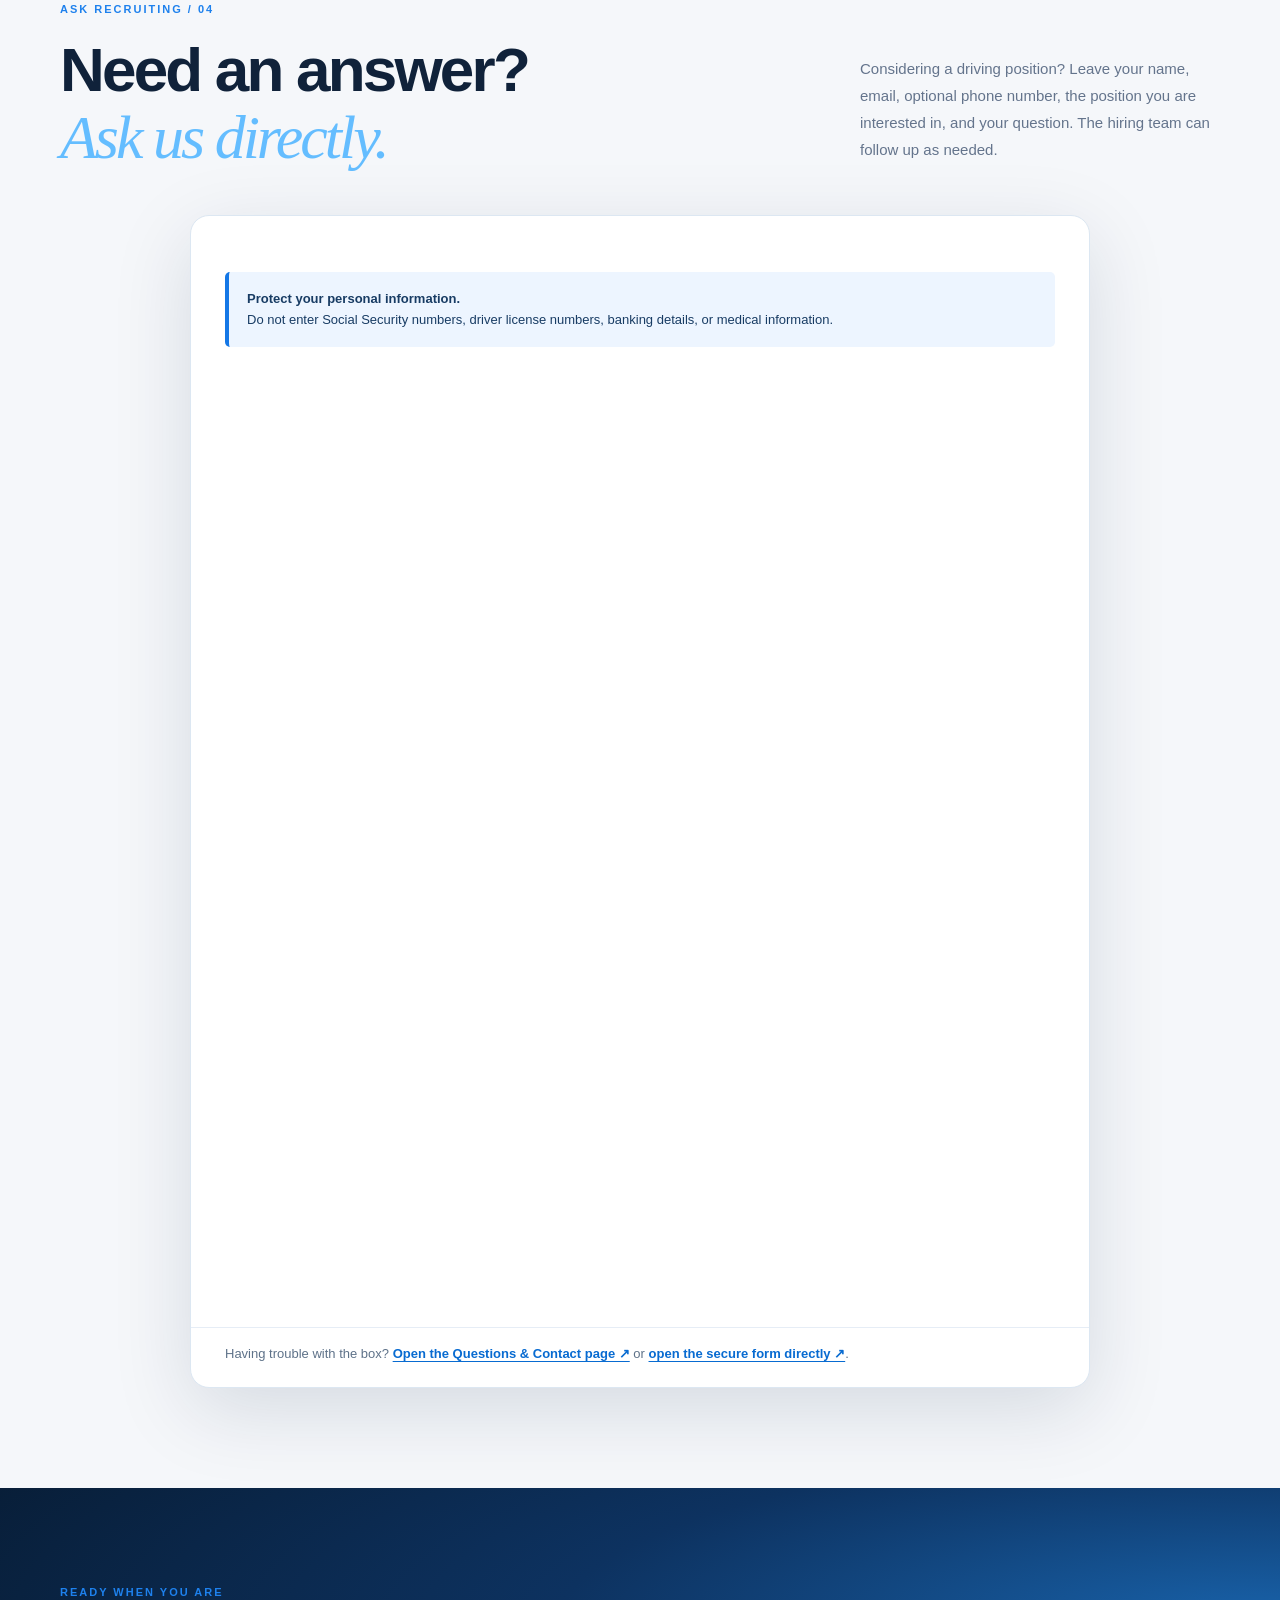
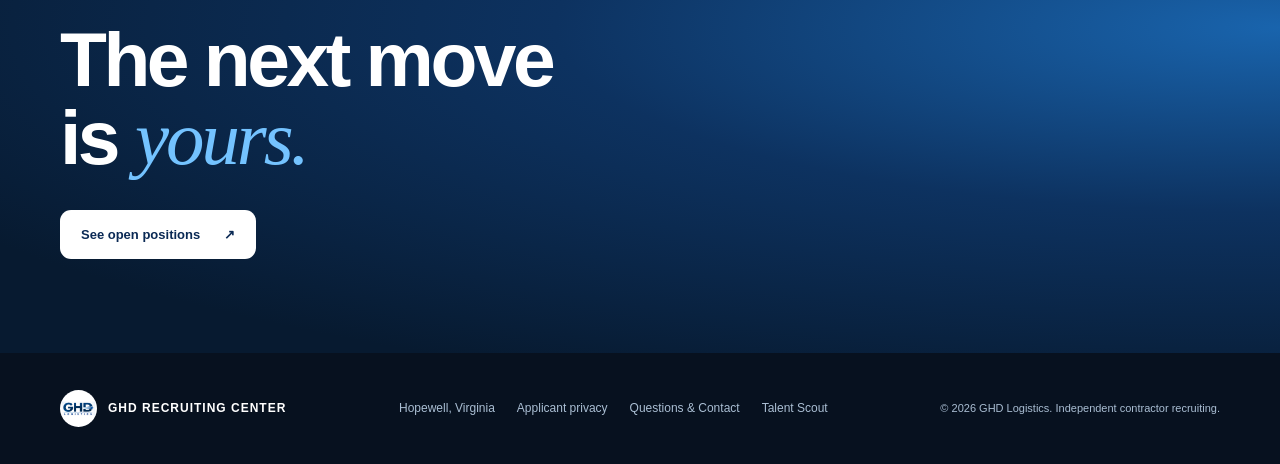
==== commit 812a7cfa: "Add Questions & Contact message box, Talent Scout entry, and home-screen install button" ====
--- a/index.html
+++ b/index.html
@@ -4,14 +4,14 @@
   <meta charset="UTF-8"><meta name="viewport" content="width=device-width, initial-scale=1">
   <meta name="theme-color" content="#07172b"><meta name="description" content="Explore driver opportunities with GHD Logistics in Hopewell, Virginia. Apply for package delivery and AVP driving roles.">
   <title>GHD Recruiting Center | Hopewell, VA</title>
-  <link rel="icon" href="icon-192.png"><link rel="manifest" href="manifest.webmanifest"><link rel="stylesheet" href="styles.css">
-  <script defer src="app.js"></script>
+  <link rel="icon" href="icon-192.png"><link rel="manifest" href="manifest.webmanifest"><link rel="stylesheet" href="styles.css"><link rel="stylesheet" href="install.css"><link rel="stylesheet" href="contact.css">
+  <script defer src="app.js"></script><script defer src="install.js"></script>
 </head>
 <body>
   <header class="site-header" id="top">
     <div class="container nav-wrap">
       <a class="brand" href="./" aria-label="GHD Recruiting Center home"><img src="logo.png" alt="GHD Logistics logo"><span><strong>GHD</strong><small>RECRUITING CENTER</small></span></a>
-      <nav class="nav-links" aria-label="Main navigation"><a href="#positions">Open positions</a><a href="#how-it-works">Hiring process</a><a href="#faq">Questions</a><a class="nav-cta" href="#positions">Apply now <span aria-hidden="true">↗</span></a></nav>
+      <nav class="nav-links" aria-label="Main navigation"><a href="#positions">Open positions</a><a href="#how-it-works">Hiring process</a><a href="#faq">FAQ</a><a href="#questions">Questions &amp; Contact</a><a href="scout.html">Talent Scout</a><a class="nav-cta" href="#positions">Apply now <span aria-hidden="true">↗</span></a></nav>
     </div>
   </header>
   <main>
@@ -21,7 +21,7 @@
           <div class="eyebrow"><span class="pulse"></span> HOPEWELL, VIRGINIA <span class="dotsep">/</span> PEAK SEASON HIRING</div>
           <h1>A better route<br>starts <em>here.</em></h1>
           <p>Real work. A dependable team. GHD Logistics is recruiting delivery drivers to help keep packages moving through Peak season.</p>
-          <div class="hero-actions"><a class="button button-primary" href="#positions">Explore open roles <span aria-hidden="true">↗</span></a><a class="button button-quiet" href="#how-it-works">How hiring works <span aria-hidden="true">↓</span></a></div>
+          <div class="hero-actions"><a class="button button-primary" href="#positions">Explore open roles <span aria-hidden="true">↗</span></a><a class="button button-quiet" href="scout.html">Active Talent Scout ↗</a><button type="button" class="button-install install-app-btn">↓ Install GHD App</button></div><div id="install-app-notice" class="install-app-notice" role="status" hidden></div>
           <div class="hero-foot"><span class="line-short"></span> LOCAL OPPORTUNITIES. STRAIGHT ANSWERS.</div>
         </div>
         <div class="hero-art" aria-label="Illustrated delivery route visualization" role="img">
@@ -49,8 +49,8 @@
       <div class="steps"><div class="step"><span class="step-no">01</span><h3>Pick your position</h3><p>Choose the role that fits your availability and driving setup.</p></div><div class="step"><span class="step-no">02</span><h3>Send your application</h3><p>Share your contact information, experience and availability securely.</p></div><div class="step"><span class="step-no">03</span><h3>Complete screening</h3><p>Qualified applicants may receive a background-check email through Advantage, followed by drug testing if eligible.</p></div><div class="step"><span class="step-no">04</span><h3>Watch for HR</h3><p>Applicants who move forward will receive next steps from the hiring team.</p></div></div>
     </div></section>
     <section class="section faq" id="faq"><div class="container faq-grid"><div><span class="kicker">GOOD TO KNOW / 03</span><h2>Questions?<br><em>Covered.</em></h2><p class="muted">A few practical answers before you get started.</p></div><div class="accordion"><details><summary>Where are these positions located?<span>+</span></summary><p>The recruiting location is Hopewell, Virginia. Specific delivery areas and assignments are discussed during screening.</p></details><details><summary>How much does package delivery pay?<span>+</span></summary><p>The stated regular daily rate is $185 per day, with training at $17 per hour. Confirm the current compensation terms with the hiring team.</p></details><details><summary>What's required during Peak?<span>+</span></summary><p>Package delivery applicants must be available six days per week during the Peak season.</p></details><details><summary>Will I be employed directly by FedEx?<span>+</span></summary><p>No. GHD Logistics is a delivery contractor. This recruiting center is not a direct employment application to FedEx.</p></details><details><summary>What happens after I apply?<span>+</span></summary><p>The hiring team reviews your application. If selected to advance, you'll receive additional screening instructions, including a potential background check and drug test.</p></details></div></div></section>
-    <section class="bottom-cta"><div class="container"><span class="kicker">READY WHEN YOU ARE</span><h2>The next move<br>is <em>yours.</em></h2><a class="button button-white" href="#positions">See open positions <span aria-hidden="true">↗</span></a></div></section>
+    <section class="section ghd-question-section" id="questions"><div class="container"><div class="section-heading"><div><span class="kicker">ASK RECRUITING / 04</span><h2>Need an answer?<br><em>Ask us directly.</em></h2></div><p>Considering a driving position? Leave your name, email, optional phone number, the position you are interested in, and your question. The hiring team can follow up as needed.</p></div><div class="contact-panel"><div class="contact-panel-top"><div class="contact-safety" role="note"><strong>Protect your personal information.</strong> Do not enter Social Security numbers, driver license numbers, banking details, or medical information.</div></div><iframe class="contact-form-frame" title="GHD Recruiting questions and callback form" src="https://form.jotform.com/263167032465052" loading="lazy" referrerpolicy="strict-origin-when-cross-origin" scrolling="yes"></iframe><p class="contact-fallback">Having trouble with the box? <a href="contact.html">Open the Questions &amp; Contact page ↗</a> or <a href="https://form.jotform.com/263167032465052" target="_blank" rel="noopener noreferrer">open the secure form directly ↗</a>.</p></div></div></section><section class="bottom-cta"><div class="container"><span class="kicker">READY WHEN YOU ARE</span><h2>The next move<br>is <em>yours.</em></h2><a class="button button-white" href="#positions">See open positions <span aria-hidden="true">↗</span></a></div></section>
   </main>
-  <footer class="footer"><div class="container footer-inner"><a class="footer-brand" href="./"><img src="logo.png" alt=""> GHD RECRUITING CENTER</a><div><span>Hopewell, Virginia</span><a href="privacy.html">Applicant privacy</a></div><small>© <span data-year></span> GHD Logistics. Independent contractor recruiting.</small></div></footer>
+  <footer class="footer"><div class="container footer-inner"><a class="footer-brand" href="./"><img src="logo.png" alt=""> GHD RECRUITING CENTER</a><div><span>Hopewell, Virginia</span><a href="privacy.html">Applicant privacy</a><a href="contact.html">Questions &amp; Contact</a><a href="scout.html">Talent Scout</a></div><small>© <span data-year></span> GHD Logistics. Independent contractor recruiting.</small></div></footer>
 </body>
 </html>
--- a/install.css
+++ b/install.css
@@ -0,0 +1,14 @@
+/* Install button and home-screen help for GHD Recruiting Center */
+.button-install{appearance:none;border:1px solid rgba(255,255,255,.52);background:rgba(255,255,255,.12);color:#fff;cursor:pointer;min-height:48px;display:inline-flex;align-items:center;justify-content:center;padding:13px 20px;border-radius:10px;font-weight:800;font-size:13px;transition:background .15s,border-color .15s;white-space:normal;text-align:center}
+.button-install:hover,.button-install:focus-visible{background:#fff;color:#0b2850;border-color:#fff}
+.button-install:disabled{opacity:.75;cursor:default}
+.install-app-notice{max-width:620px;background:#e9f3ff;border:1px solid #90bcf1;border-radius:14px;color:#0d2f58;padding:18px 21px;margin:18px 0 0;box-shadow:0 8px 24px rgba(0,0,0,.1)}
+.install-app-notice strong{font-size:16px;display:block}
+.install-app-notice p{margin:9px 0 14px;line-height:1.65;font-size:14px}
+.install-app-notice button{background:#0c4b8d;color:#fff;border:0;border-radius:8px;padding:10px 18px;font-weight:750;cursor:pointer}
+.install-app-notice[hidden]{display:none!important}
+.scout-install-row{margin-top:24px;display:flex;flex-wrap:wrap;gap:10px;align-items:center}
+.scout-install-row a{display:inline-flex;align-items:center;justify-content:center;color:#fff;font-weight:750;font-size:13px;padding:13px 20px;border:1px solid rgba(255,255,255,.35);border-radius:10px}
+.scout-install-row .button-install{background:#fff;color:#0d2d53}
+.scout-install-row .button-install:hover{background:#d8ecff}
+@media(max-width:560px){.hero-actions .button-install{width:100%}.scout-install-row>*{width:100%}}
--- a/contact.css
+++ b/contact.css
@@ -0,0 +1,22 @@
+.contact-hero{background:radial-gradient(ellipse at 80% 15%,#194574 0%,#092341 48%,#061529 100%);color:#fff;padding:72px 0 130px}
+.contact-hero h1{font-size:clamp(50px,7vw,86px);line-height:1.08;letter-spacing:-3px;margin:20px 0}
+.contact-hero h1 em{font-family:Georgia,serif;font-weight:500;color:#7bceff}
+.contact-hero p{font-size:16px;line-height:1.8;color:#bfd1e7;max-width:690px}
+.contact-kicker{font-size:11px;letter-spacing:2px;color:#3990f1;font-weight:900}
+.contact-hero .contact-kicker{color:#b8d7fc}
+.contact-wrap{position:relative;margin-top:-76px;padding-bottom:80px}
+.contact-panel{background:#fff;max-width:900px;margin:0 auto;border-radius:19px;overflow:hidden;box-shadow:0 22px 80px rgba(10,28,60,.13);border:1px solid #dce7f2}
+.contact-panel-top{padding:34px 34px 16px}
+.contact-panel-top h2{font-size:clamp(27px,4vw,39px);line-height:1.14;letter-spacing:-1px;margin:11px 0 12px;color:#0a2a4b}
+.contact-panel-top p{color:#546b85;line-height:1.75;max-width:780px}
+.contact-safety{margin:22px 0 4px;padding:16px 18px;border-left:4px solid #1477e6;background:#edf5ff;border-radius:5px;color:#183c64;font-size:13px;line-height:1.65}
+.contact-safety strong{display:block}
+.contact-form-frame{width:100%;height:960px;border:0;background:#fff;display:block}
+.contact-fallback{margin:0;padding:18px 34px 26px;border-top:1px solid #e6edf6;color:#5e7289;font-size:13px}
+.contact-fallback a,.contact-subnote a{color:#086bd1;text-decoration:underline;text-underline-offset:3px;font-weight:750}
+.contact-subnote{max-width:900px;margin:23px auto 0;color:#6b7d90;font-size:12px;line-height:1.7}
+.contact-subnote p{margin:0 0 9px}
+.contact-hero .scout-install-row{display:flex;gap:12px;margin-top:22px}
+.scout-install-row .button-install{background:#fff;color:#0c2d50}
+.scout-install-row .button-install:hover{background:#dbeeff}
+@media(max-width:650px){.contact-hero{padding:50px 0 106px}.contact-wrap{margin-top:-65px}.contact-panel-top{padding:25px 20px 11px}.contact-form-frame{height:1070px}.contact-fallback{padding:15px 20px 25px}.contact-subnote{padding:0 4px}.site-header .nav-wrap .back-link{font-size:12px}}
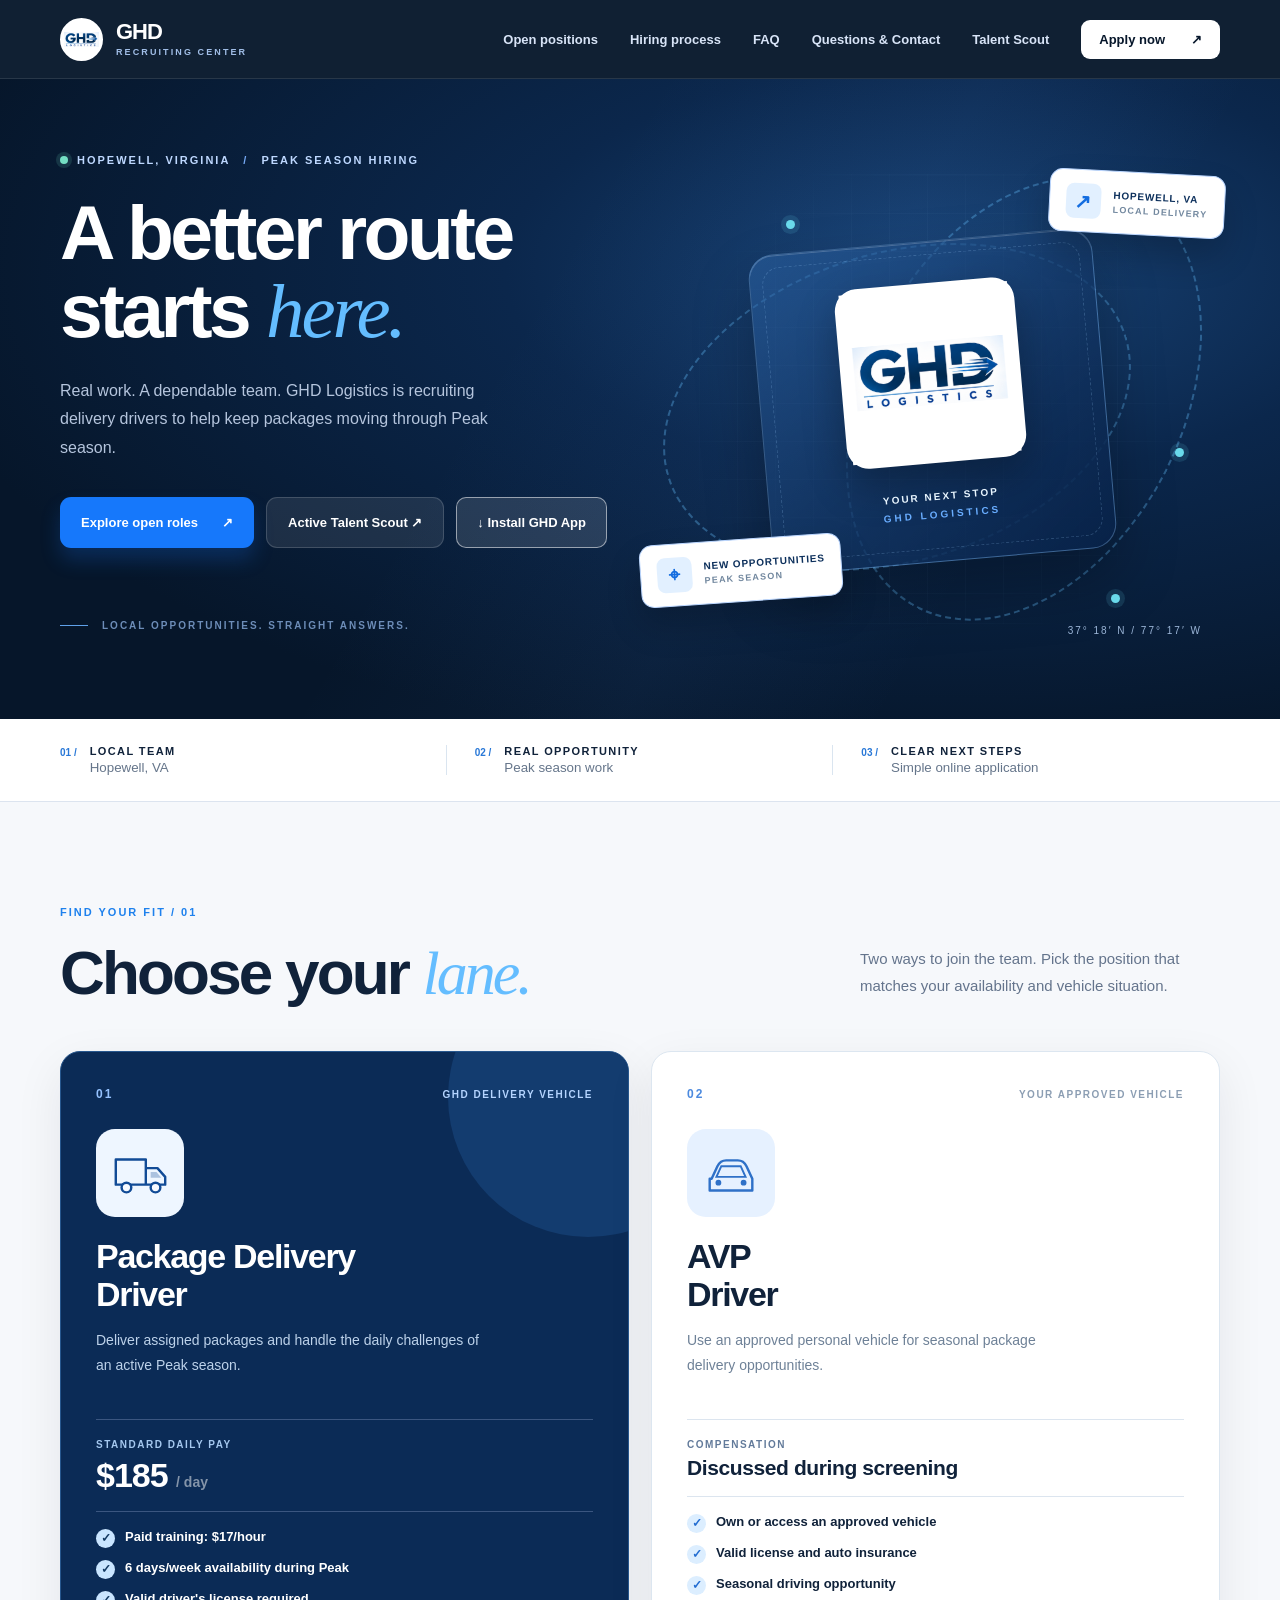
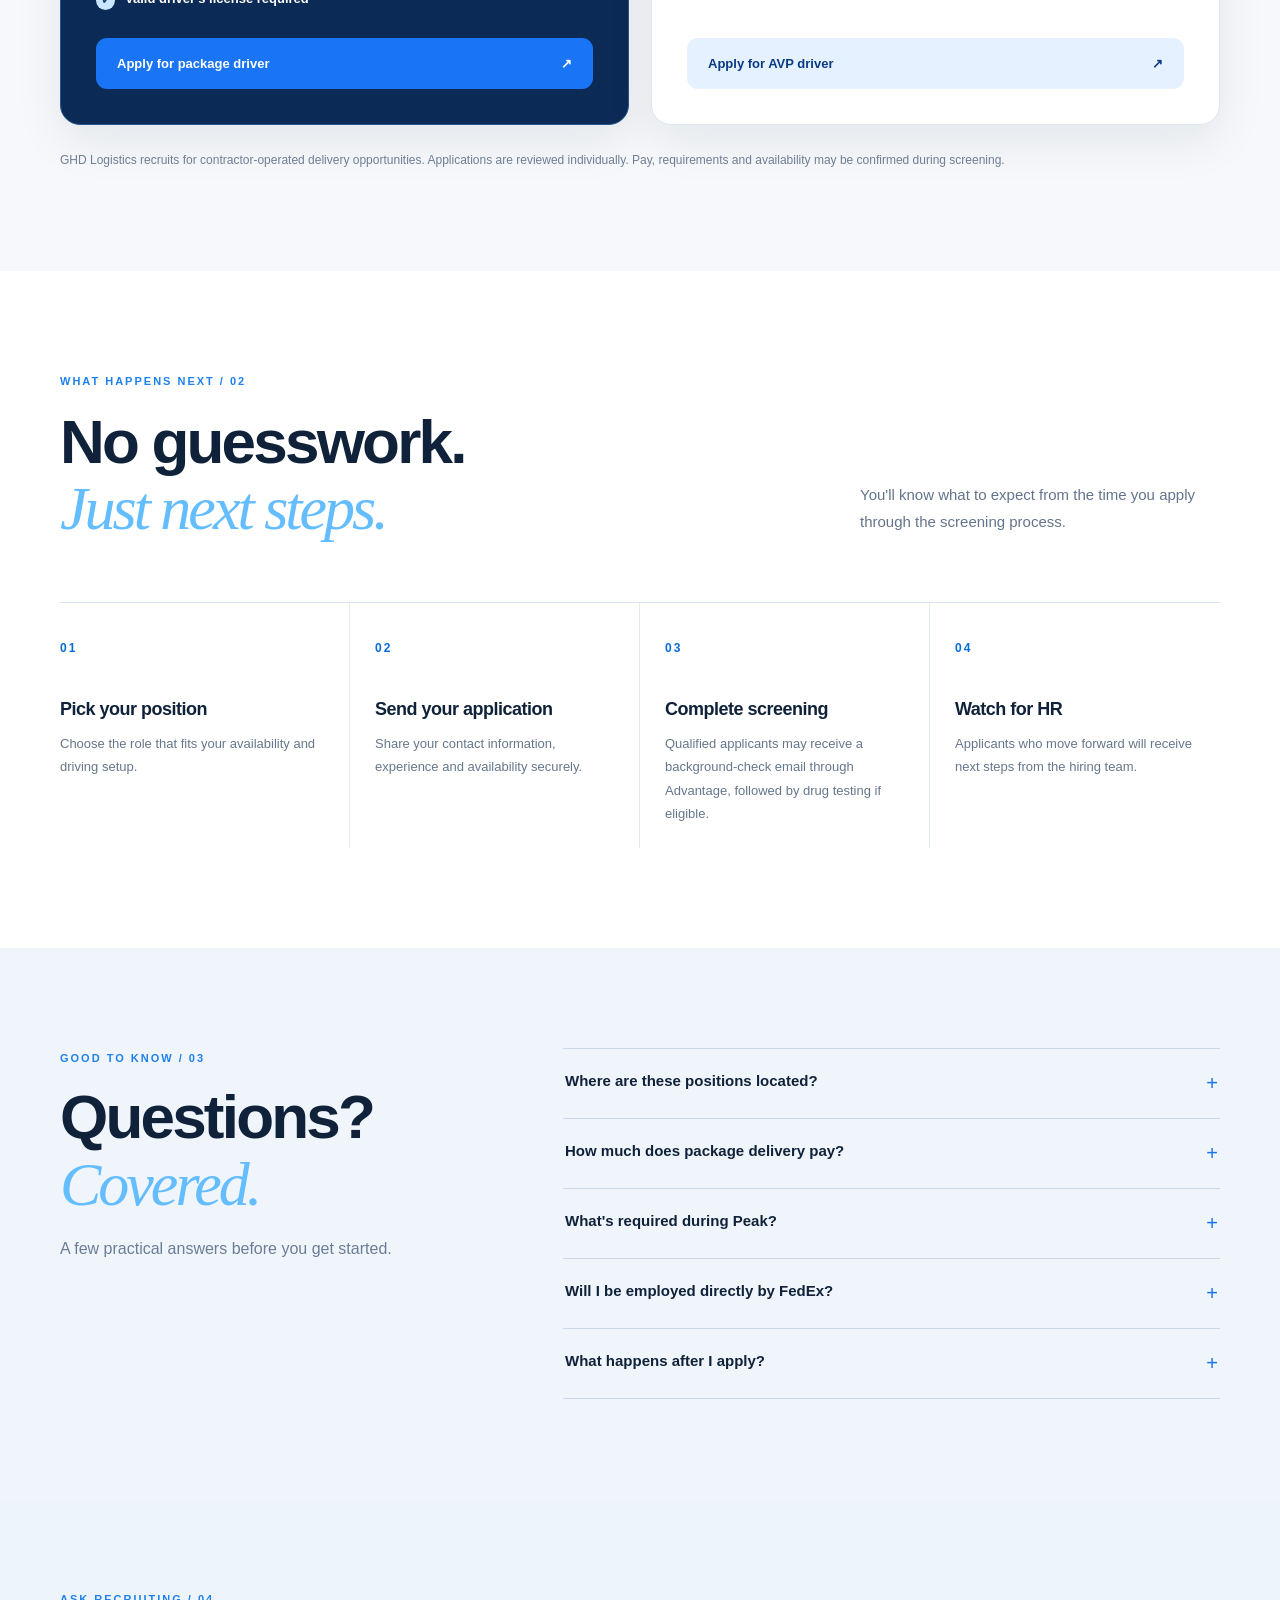
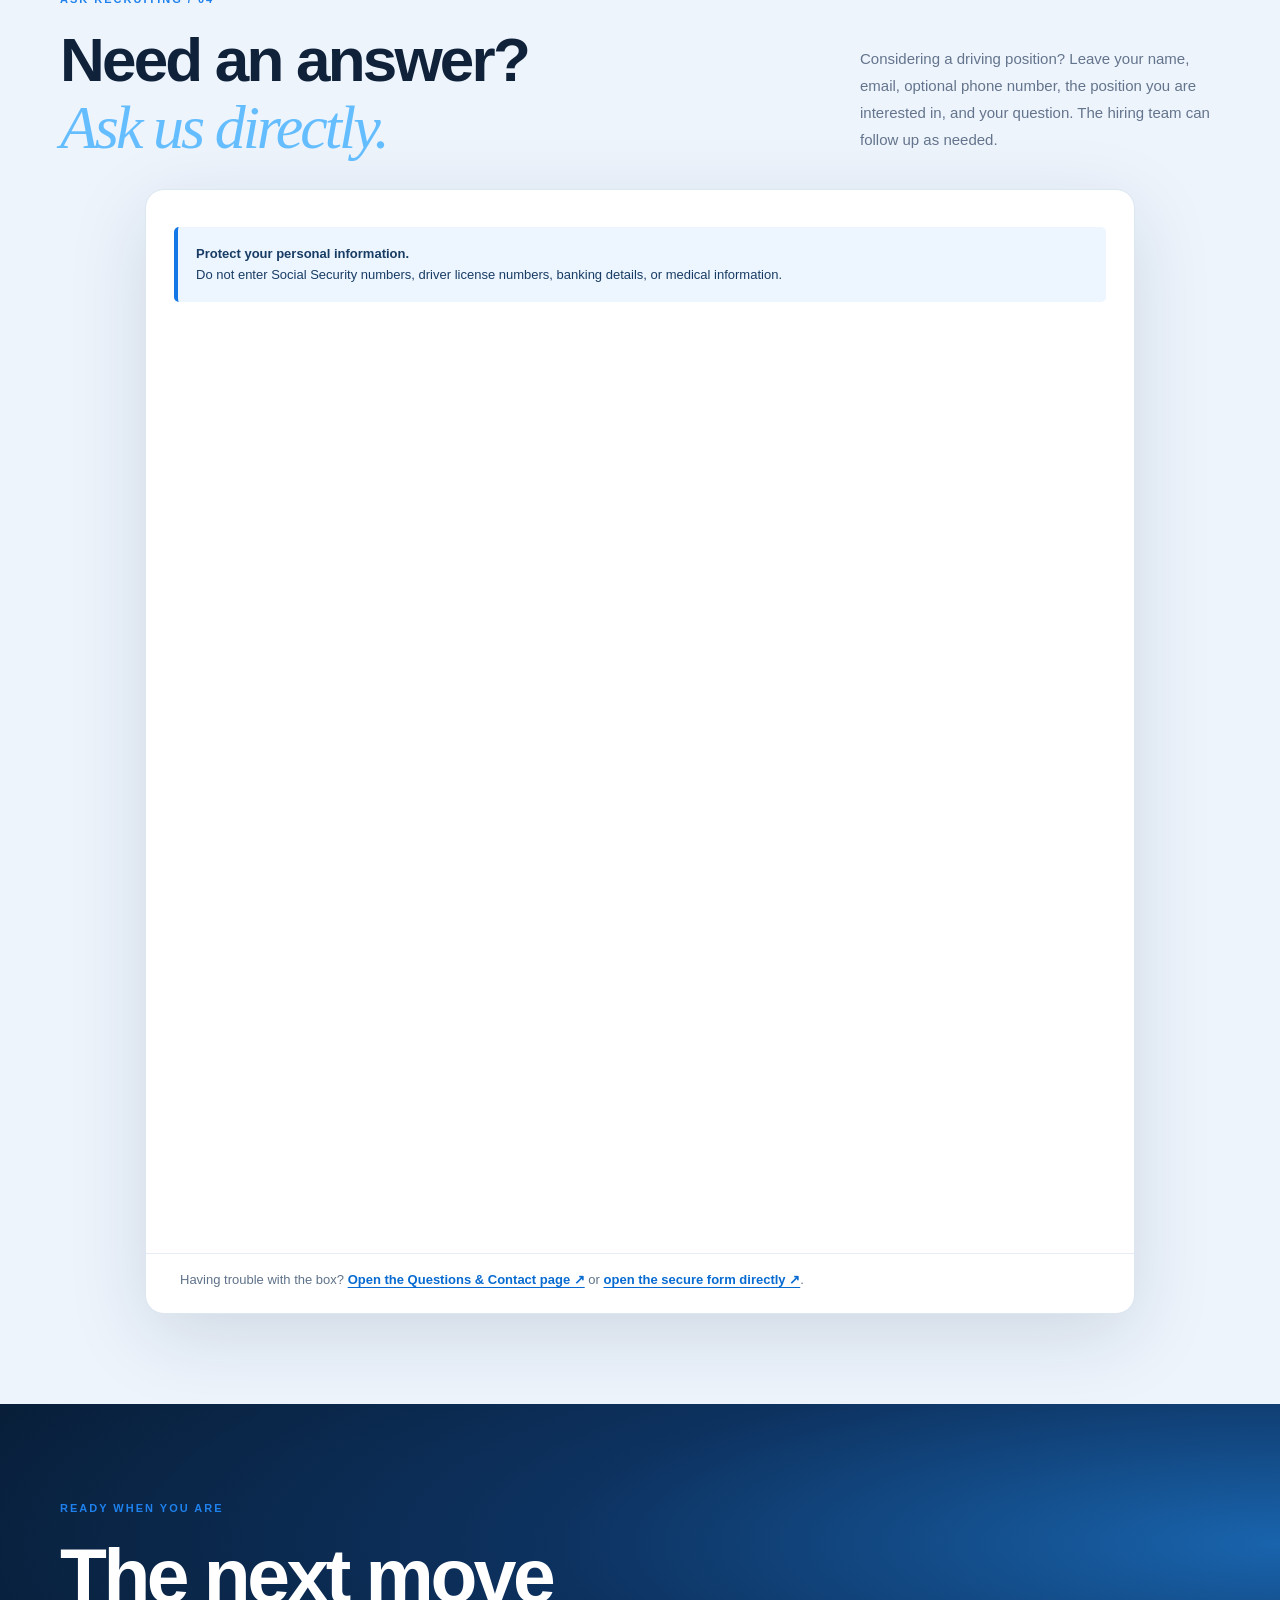
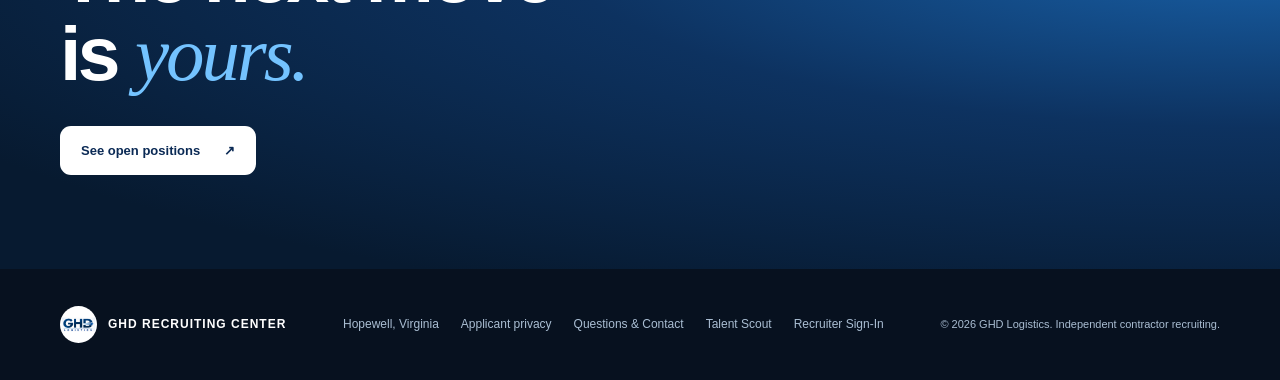
==== commit ea3203c9: "Connect recruiter portal in index.html" ====
--- a/index.html
+++ b/index.html
@@ -51,6 +51,6 @@
     <section class="section faq" id="faq"><div class="container faq-grid"><div><span class="kicker">GOOD TO KNOW / 03</span><h2>Questions?<br><em>Covered.</em></h2><p class="muted">A few practical answers before you get started.</p></div><div class="accordion"><details><summary>Where are these positions located?<span>+</span></summary><p>The recruiting location is Hopewell, Virginia. Specific delivery areas and assignments are discussed during screening.</p></details><details><summary>How much does package delivery pay?<span>+</span></summary><p>The stated regular daily rate is $185 per day, with training at $17 per hour. Confirm the current compensation terms with the hiring team.</p></details><details><summary>What's required during Peak?<span>+</span></summary><p>Package delivery applicants must be available six days per week during the Peak season.</p></details><details><summary>Will I be employed directly by FedEx?<span>+</span></summary><p>No. GHD Logistics is a delivery contractor. This recruiting center is not a direct employment application to FedEx.</p></details><details><summary>What happens after I apply?<span>+</span></summary><p>The hiring team reviews your application. If selected to advance, you'll receive additional screening instructions, including a potential background check and drug test.</p></details></div></div></section>
     <section class="section ghd-question-section" id="questions"><div class="container"><div class="section-heading"><div><span class="kicker">ASK RECRUITING / 04</span><h2>Need an answer?<br><em>Ask us directly.</em></h2></div><p>Considering a driving position? Leave your name, email, optional phone number, the position you are interested in, and your question. The hiring team can follow up as needed.</p></div><div class="contact-panel"><div class="contact-panel-top"><div class="contact-safety" role="note"><strong>Protect your personal information.</strong> Do not enter Social Security numbers, driver license numbers, banking details, or medical information.</div></div><iframe class="contact-form-frame" title="GHD Recruiting questions and callback form" src="https://form.jotform.com/263167032465052" loading="lazy" referrerpolicy="strict-origin-when-cross-origin" scrolling="yes"></iframe><p class="contact-fallback">Having trouble with the box? <a href="contact.html">Open the Questions &amp; Contact page ↗</a> or <a href="https://form.jotform.com/263167032465052" target="_blank" rel="noopener noreferrer">open the secure form directly ↗</a>.</p></div></div></section><section class="bottom-cta"><div class="container"><span class="kicker">READY WHEN YOU ARE</span><h2>The next move<br>is <em>yours.</em></h2><a class="button button-white" href="#positions">See open positions <span aria-hidden="true">↗</span></a></div></section>
   </main>
-  <footer class="footer"><div class="container footer-inner"><a class="footer-brand" href="./"><img src="logo.png" alt=""> GHD RECRUITING CENTER</a><div><span>Hopewell, Virginia</span><a href="privacy.html">Applicant privacy</a><a href="contact.html">Questions &amp; Contact</a><a href="scout.html">Talent Scout</a></div><small>© <span data-year></span> GHD Logistics. Independent contractor recruiting.</small></div></footer>
+  <footer class="footer"><div class="container footer-inner"><a class="footer-brand" href="./"><img src="logo.png" alt=""> GHD RECRUITING CENTER</a><div><span>Hopewell, Virginia</span><a href="privacy.html">Applicant privacy</a><a href="contact.html">Questions &amp; Contact</a><a href="scout.html">Talent Scout</a><a href="recruiter.html">Recruiter Sign-In</a></div><small>© <span data-year></span> GHD Logistics. Independent contractor recruiting.</small></div></footer>
 </body>
 </html>
--- a/contact.css
+++ b/contact.css
@@ -20,3 +20,18 @@
 .scout-install-row .button-install{background:#fff;color:#0c2d50}
 .scout-install-row .button-install:hover{background:#dbeeff}
 @media(max-width:650px){.contact-hero{padding:50px 0 106px}.contact-wrap{margin-top:-65px}.contact-panel-top{padding:25px 20px 11px}.contact-form-frame{height:1070px}.contact-fallback{padding:15px 20px 25px}.contact-subnote{padding:0 4px}.site-header .nav-wrap .back-link{font-size:12px}}
+
+/* Inline recruiting question box and contact-page navigation */
+.ghd-question-section{background:#edf4fc;padding:90px 0}
+.ghd-question-section .section-heading{margin-bottom:29px}
+.ghd-question-section .contact-panel{max-width:990px}
+.ghd-question-section .contact-panel-top{padding:15px 28px 7px}
+.ghd-question-section .contact-form-frame{height:940px}
+.scout-header-actions{display:flex;align-items:center;gap:24px}
+@media(max-width:650px){
+ .ghd-question-section{padding:58px 0}
+ .ghd-question-section .contact-form-frame{height:1060px}
+ .ghd-question-section .contact-panel-top{padding:13px 17px 7px}
+ .scout-header-actions{gap:12px}
+ .scout-header-actions .back-link{font-size:11px}
+}
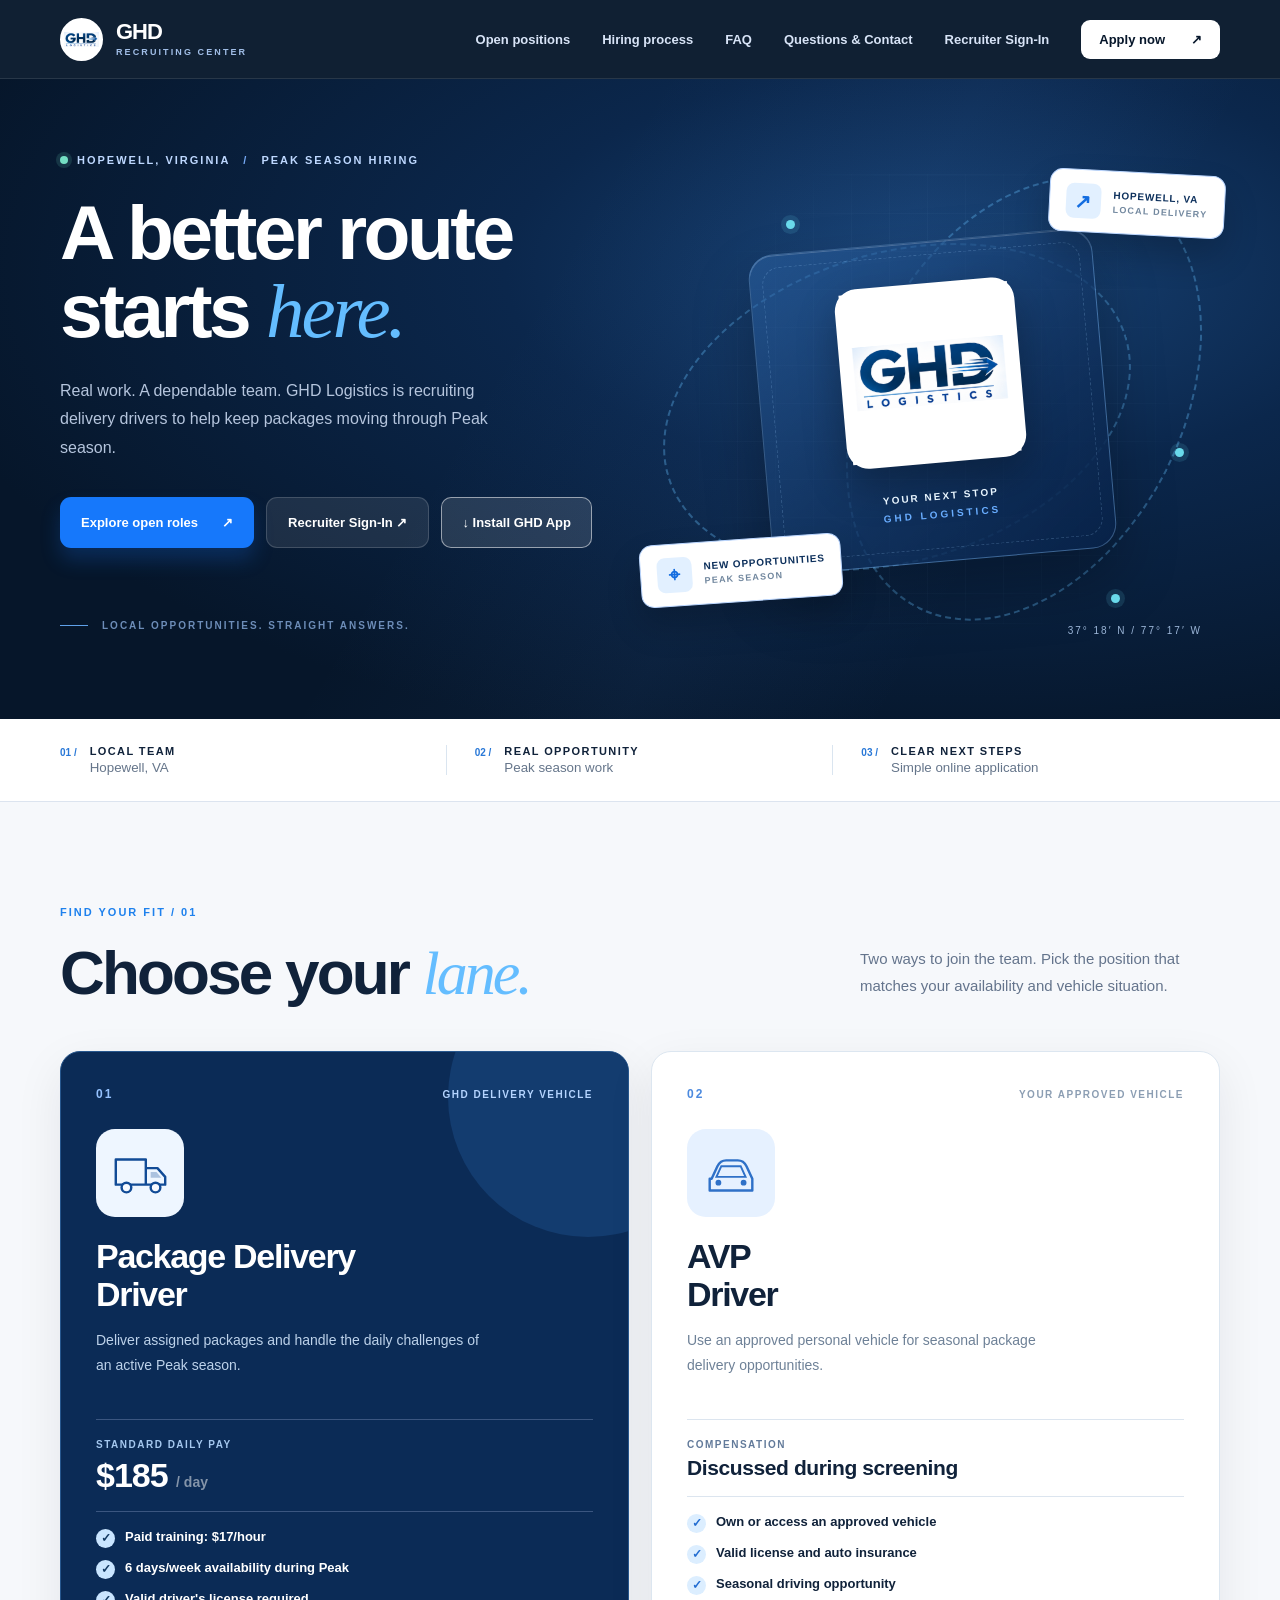
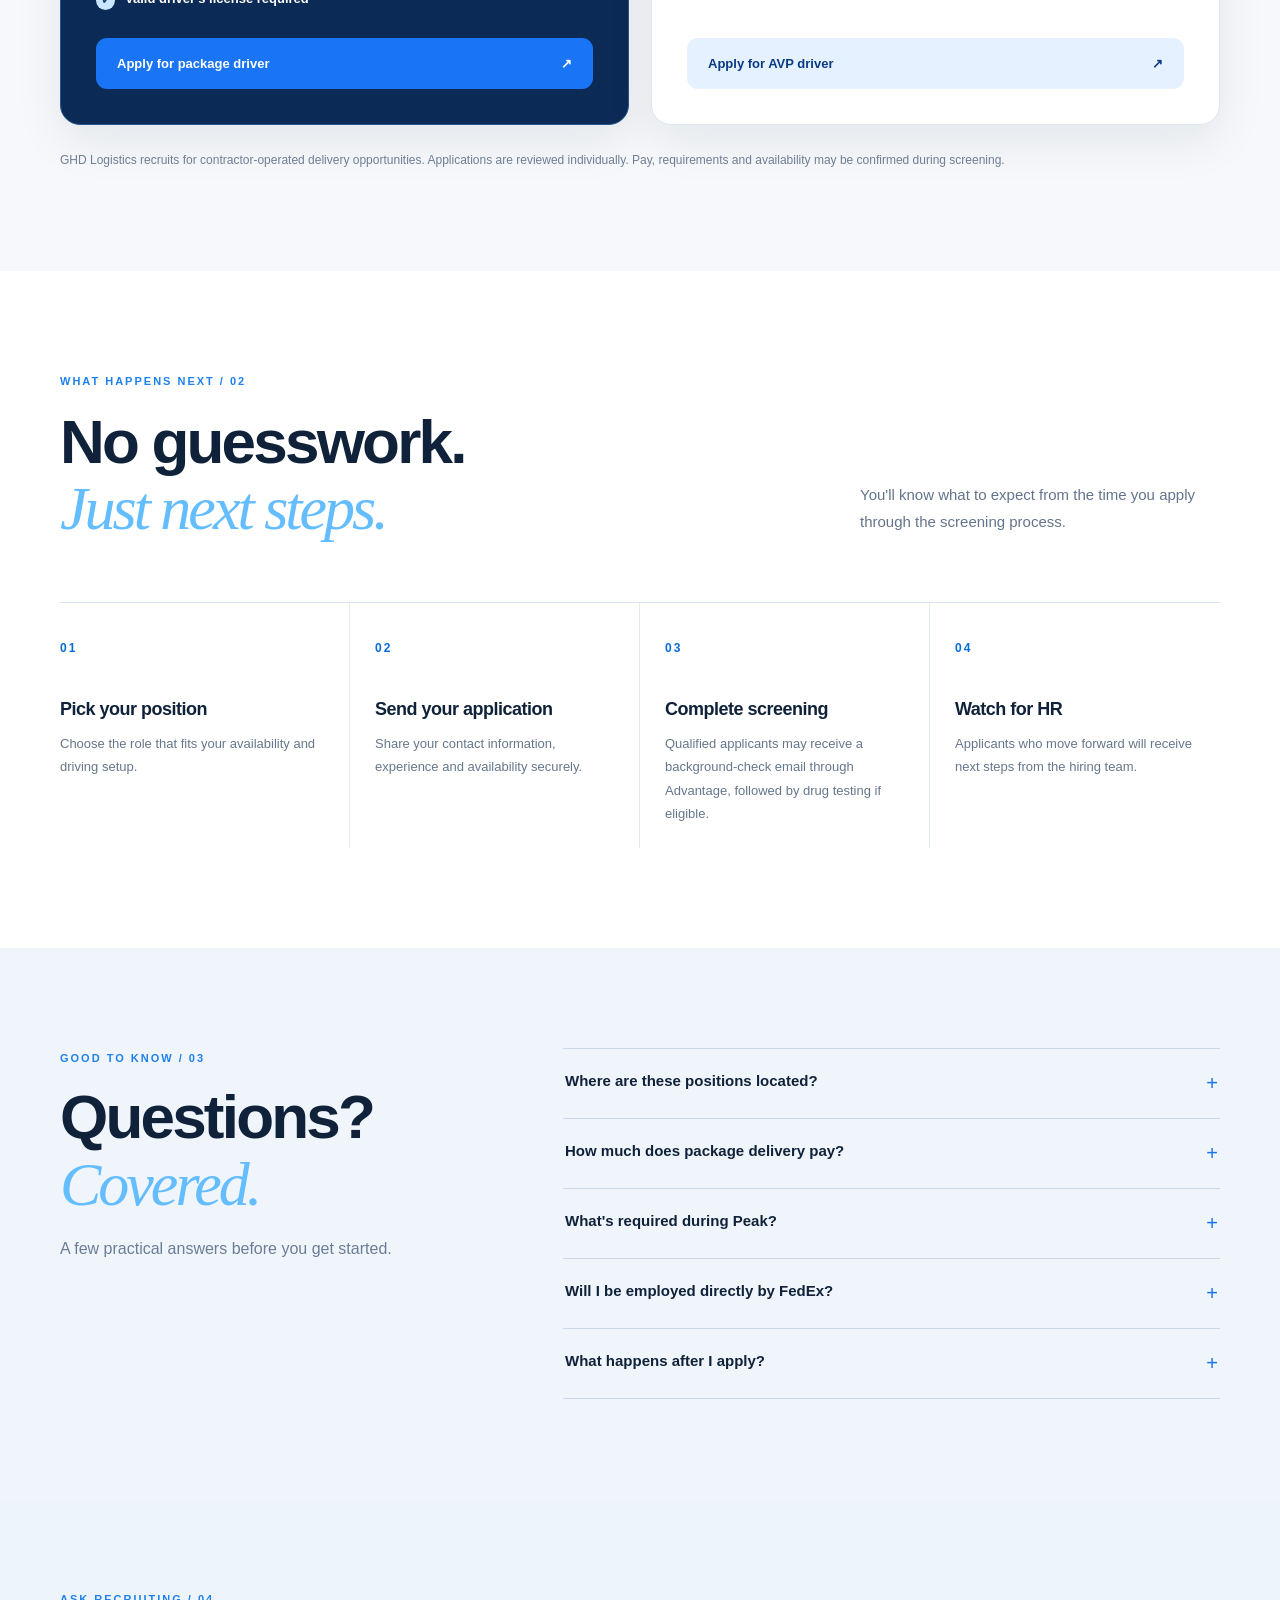
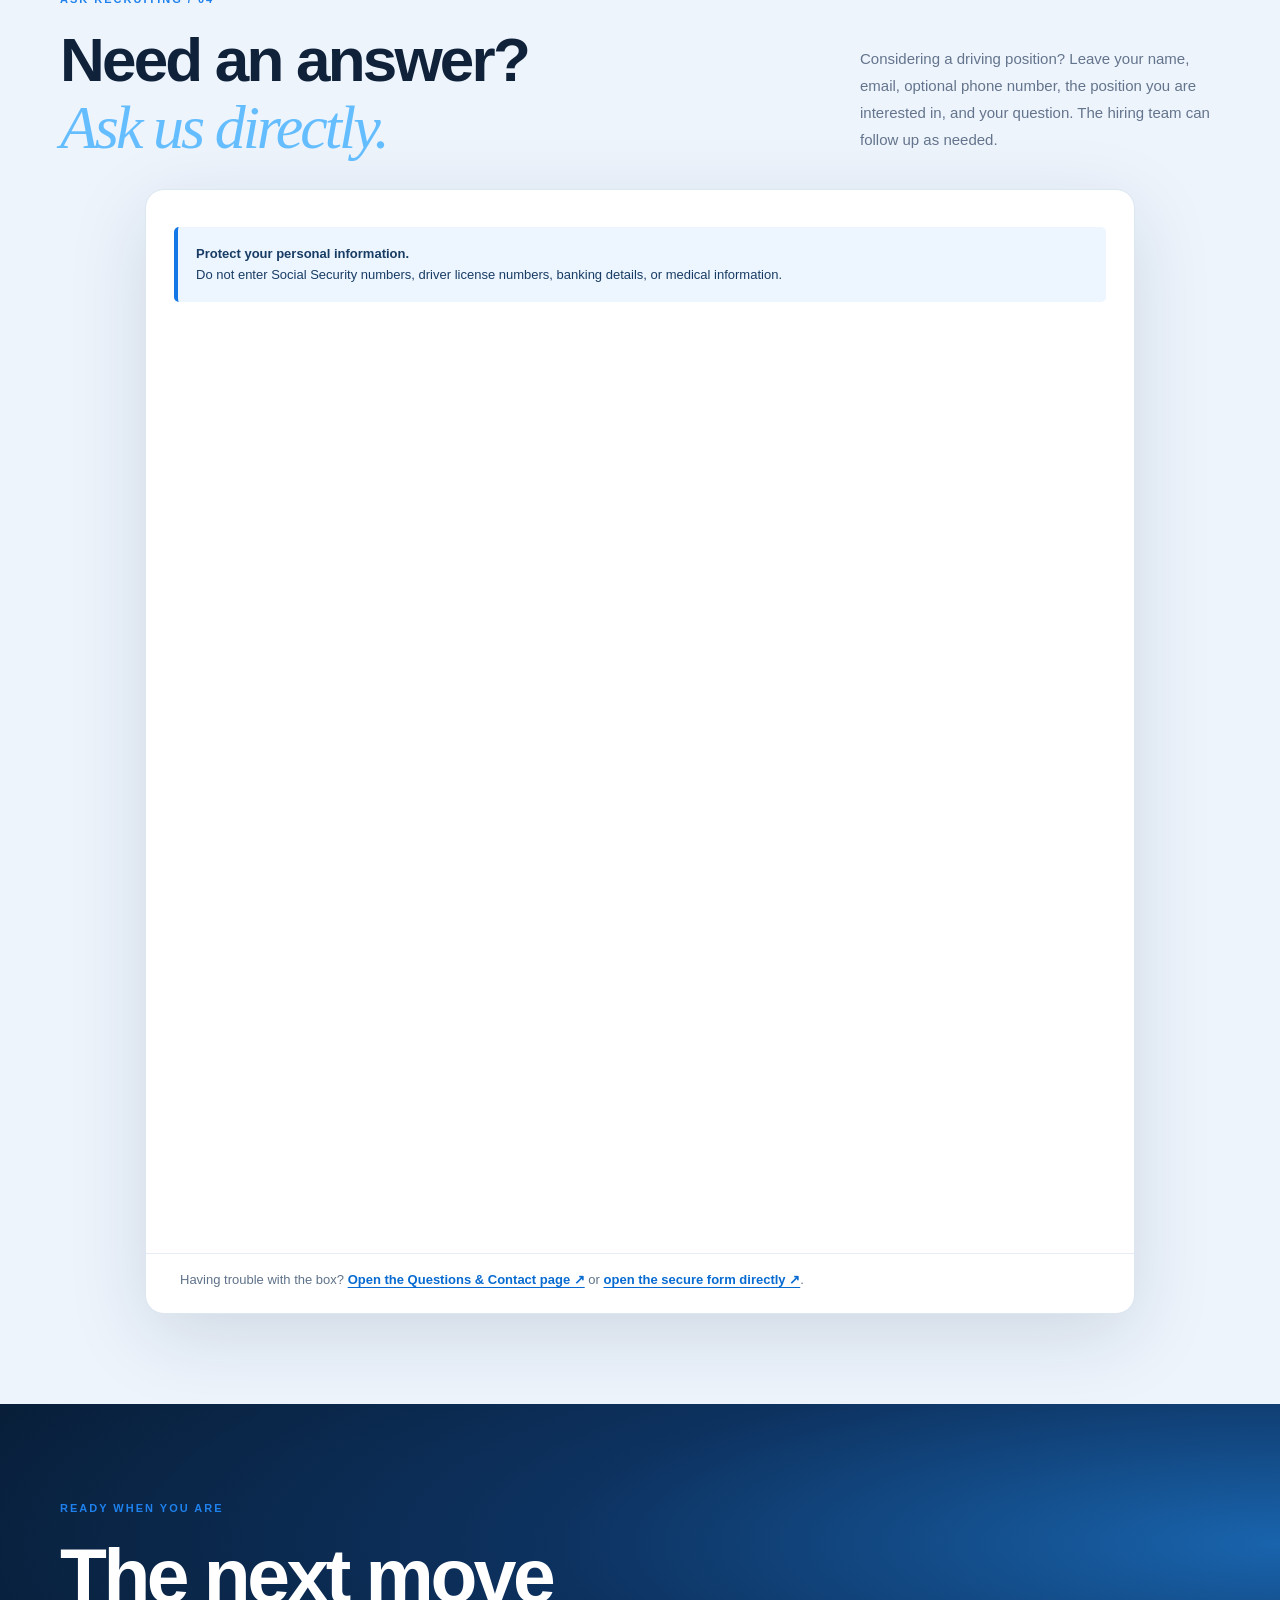
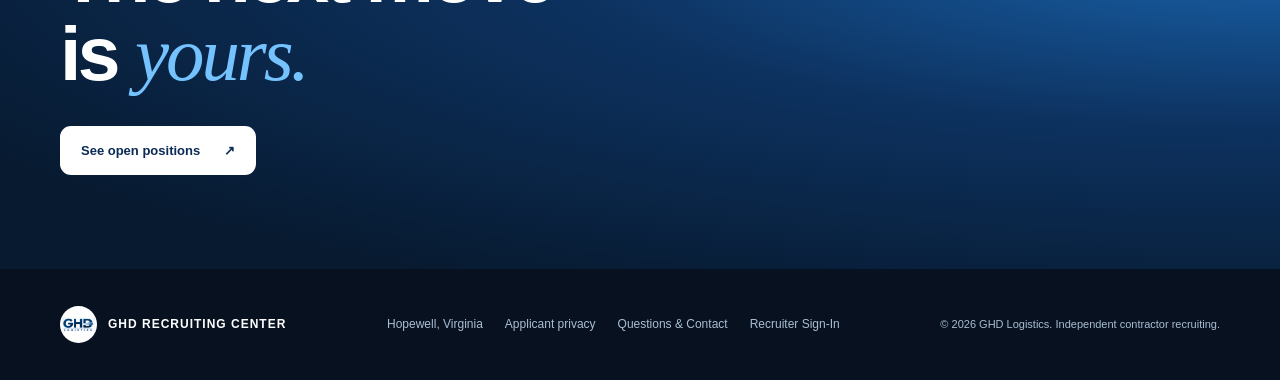
==== commit 0b2c071c: "Remove public recruiter shortcuts and refresh locked recruiter gateway" ====
--- a/index.html
+++ b/index.html
@@ -11,7 +11,7 @@
   <header class="site-header" id="top">
     <div class="container nav-wrap">
       <a class="brand" href="./" aria-label="GHD Recruiting Center home"><img src="logo.png" alt="GHD Logistics logo"><span><strong>GHD</strong><small>RECRUITING CENTER</small></span></a>
-      <nav class="nav-links" aria-label="Main navigation"><a href="#positions">Open positions</a><a href="#how-it-works">Hiring process</a><a href="#faq">FAQ</a><a href="#questions">Questions &amp; Contact</a><a href="scout.html">Talent Scout</a><a class="nav-cta" href="#positions">Apply now <span aria-hidden="true">↗</span></a></nav>
+      <nav class="nav-links" aria-label="Main navigation"><a href="#positions">Open positions</a><a href="#how-it-works">Hiring process</a><a href="#faq">FAQ</a><a href="#questions">Questions &amp; Contact</a><a href="recruiter.html">Recruiter Sign-In</a><a class="nav-cta" href="#positions">Apply now <span aria-hidden="true">↗</span></a></nav>
     </div>
   </header>
   <main>
@@ -21,7 +21,7 @@
           <div class="eyebrow"><span class="pulse"></span> HOPEWELL, VIRGINIA <span class="dotsep">/</span> PEAK SEASON HIRING</div>
           <h1>A better route<br>starts <em>here.</em></h1>
           <p>Real work. A dependable team. GHD Logistics is recruiting delivery drivers to help keep packages moving through Peak season.</p>
-          <div class="hero-actions"><a class="button button-primary" href="#positions">Explore open roles <span aria-hidden="true">↗</span></a><a class="button button-quiet" href="scout.html">Active Talent Scout ↗</a><button type="button" class="button-install install-app-btn">↓ Install GHD App</button></div><div id="install-app-notice" class="install-app-notice" role="status" hidden></div>
+          <div class="hero-actions"><a class="button button-primary" href="#positions">Explore open roles <span aria-hidden="true">↗</span></a><a class="button button-quiet" href="recruiter.html">Recruiter Sign-In ↗</a><button type="button" class="button-install install-app-btn">↓ Install GHD App</button></div><div id="install-app-notice" class="install-app-notice" role="status" hidden></div>
           <div class="hero-foot"><span class="line-short"></span> LOCAL OPPORTUNITIES. STRAIGHT ANSWERS.</div>
         </div>
         <div class="hero-art" aria-label="Illustrated delivery route visualization" role="img">
@@ -51,6 +51,6 @@
     <section class="section faq" id="faq"><div class="container faq-grid"><div><span class="kicker">GOOD TO KNOW / 03</span><h2>Questions?<br><em>Covered.</em></h2><p class="muted">A few practical answers before you get started.</p></div><div class="accordion"><details><summary>Where are these positions located?<span>+</span></summary><p>The recruiting location is Hopewell, Virginia. Specific delivery areas and assignments are discussed during screening.</p></details><details><summary>How much does package delivery pay?<span>+</span></summary><p>The stated regular daily rate is $185 per day, with training at $17 per hour. Confirm the current compensation terms with the hiring team.</p></details><details><summary>What's required during Peak?<span>+</span></summary><p>Package delivery applicants must be available six days per week during the Peak season.</p></details><details><summary>Will I be employed directly by FedEx?<span>+</span></summary><p>No. GHD Logistics is a delivery contractor. This recruiting center is not a direct employment application to FedEx.</p></details><details><summary>What happens after I apply?<span>+</span></summary><p>The hiring team reviews your application. If selected to advance, you'll receive additional screening instructions, including a potential background check and drug test.</p></details></div></div></section>
     <section class="section ghd-question-section" id="questions"><div class="container"><div class="section-heading"><div><span class="kicker">ASK RECRUITING / 04</span><h2>Need an answer?<br><em>Ask us directly.</em></h2></div><p>Considering a driving position? Leave your name, email, optional phone number, the position you are interested in, and your question. The hiring team can follow up as needed.</p></div><div class="contact-panel"><div class="contact-panel-top"><div class="contact-safety" role="note"><strong>Protect your personal information.</strong> Do not enter Social Security numbers, driver license numbers, banking details, or medical information.</div></div><iframe class="contact-form-frame" title="GHD Recruiting questions and callback form" src="https://form.jotform.com/263167032465052" loading="lazy" referrerpolicy="strict-origin-when-cross-origin" scrolling="yes"></iframe><p class="contact-fallback">Having trouble with the box? <a href="contact.html">Open the Questions &amp; Contact page ↗</a> or <a href="https://form.jotform.com/263167032465052" target="_blank" rel="noopener noreferrer">open the secure form directly ↗</a>.</p></div></div></section><section class="bottom-cta"><div class="container"><span class="kicker">READY WHEN YOU ARE</span><h2>The next move<br>is <em>yours.</em></h2><a class="button button-white" href="#positions">See open positions <span aria-hidden="true">↗</span></a></div></section>
   </main>
-  <footer class="footer"><div class="container footer-inner"><a class="footer-brand" href="./"><img src="logo.png" alt=""> GHD RECRUITING CENTER</a><div><span>Hopewell, Virginia</span><a href="privacy.html">Applicant privacy</a><a href="contact.html">Questions &amp; Contact</a><a href="scout.html">Talent Scout</a><a href="recruiter.html">Recruiter Sign-In</a></div><small>© <span data-year></span> GHD Logistics. Independent contractor recruiting.</small></div></footer>
+  <footer class="footer"><div class="container footer-inner"><a class="footer-brand" href="./"><img src="logo.png" alt=""> GHD RECRUITING CENTER</a><div><span>Hopewell, Virginia</span><a href="privacy.html">Applicant privacy</a><a href="contact.html">Questions &amp; Contact</a><a href="recruiter.html">Recruiter Sign-In</a></div><small>© <span data-year></span> GHD Logistics. Independent contractor recruiting.</small></div></footer>
 </body>
 </html>
